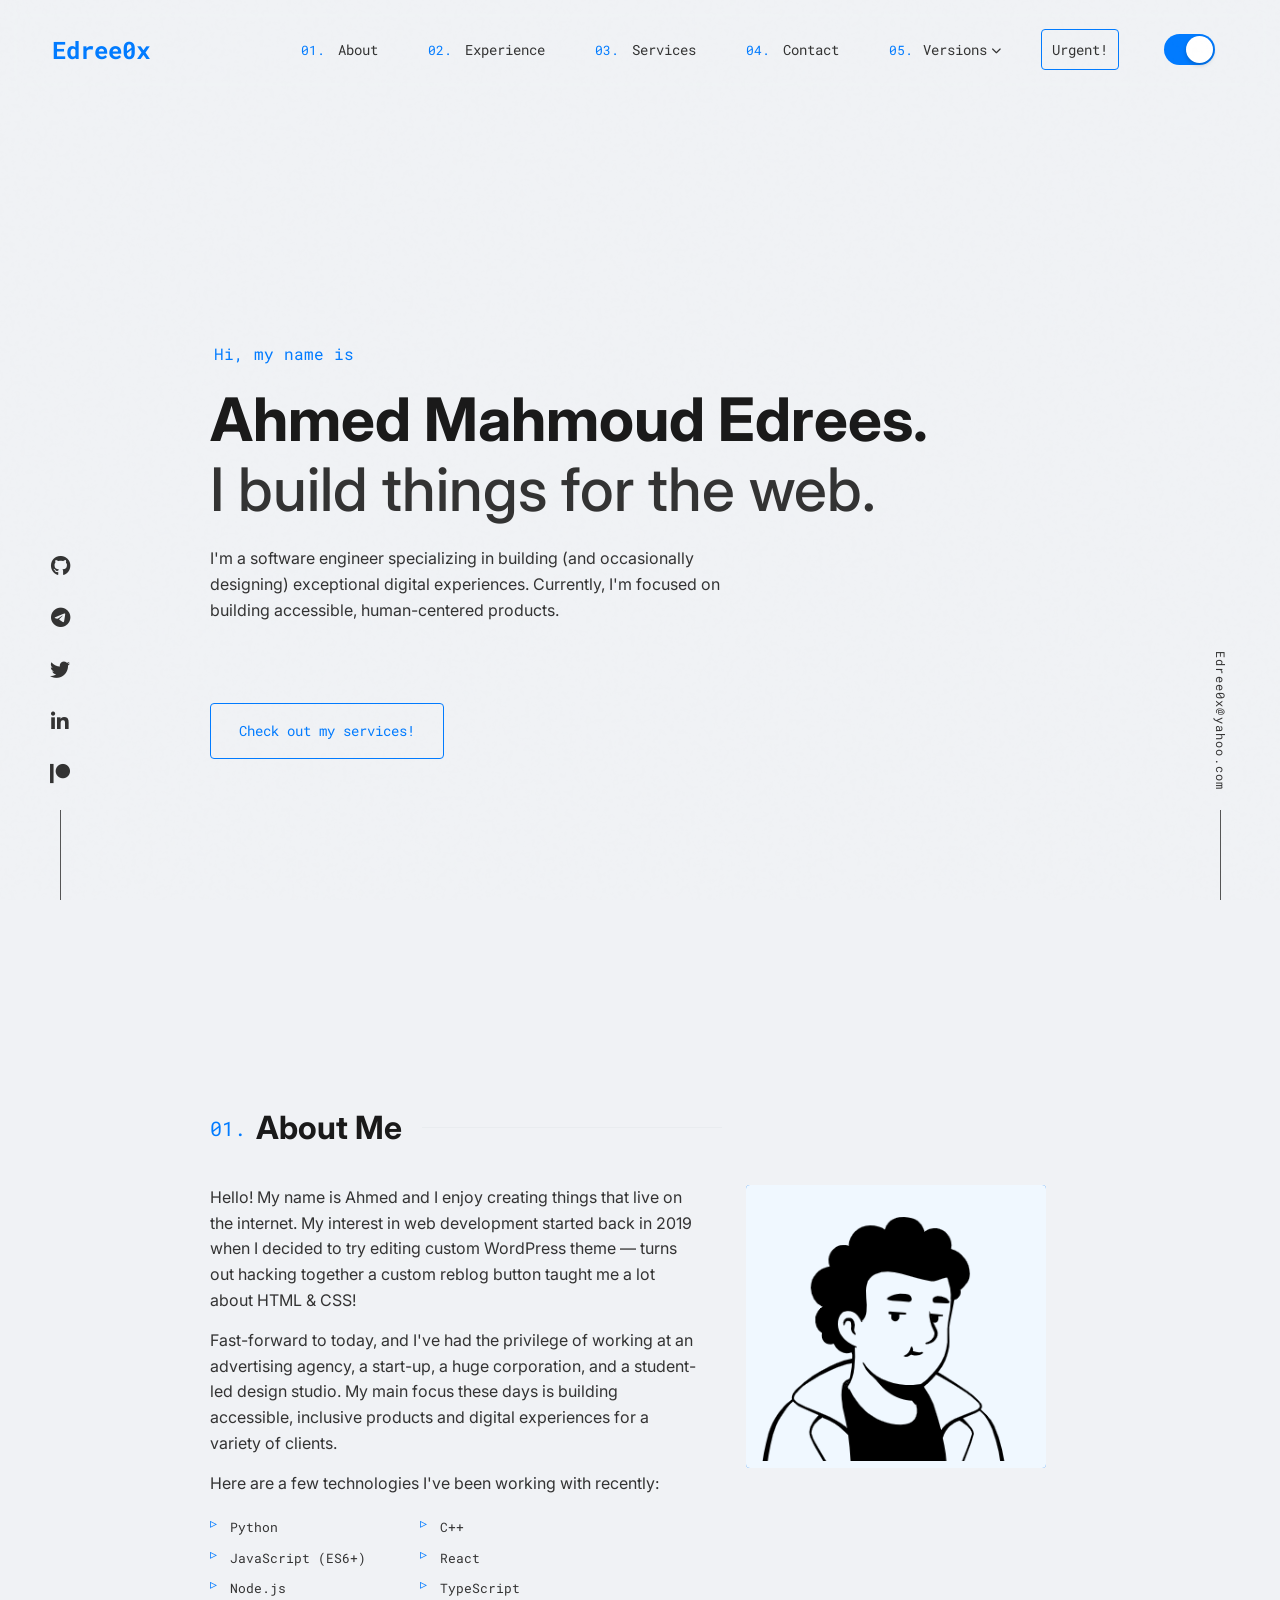
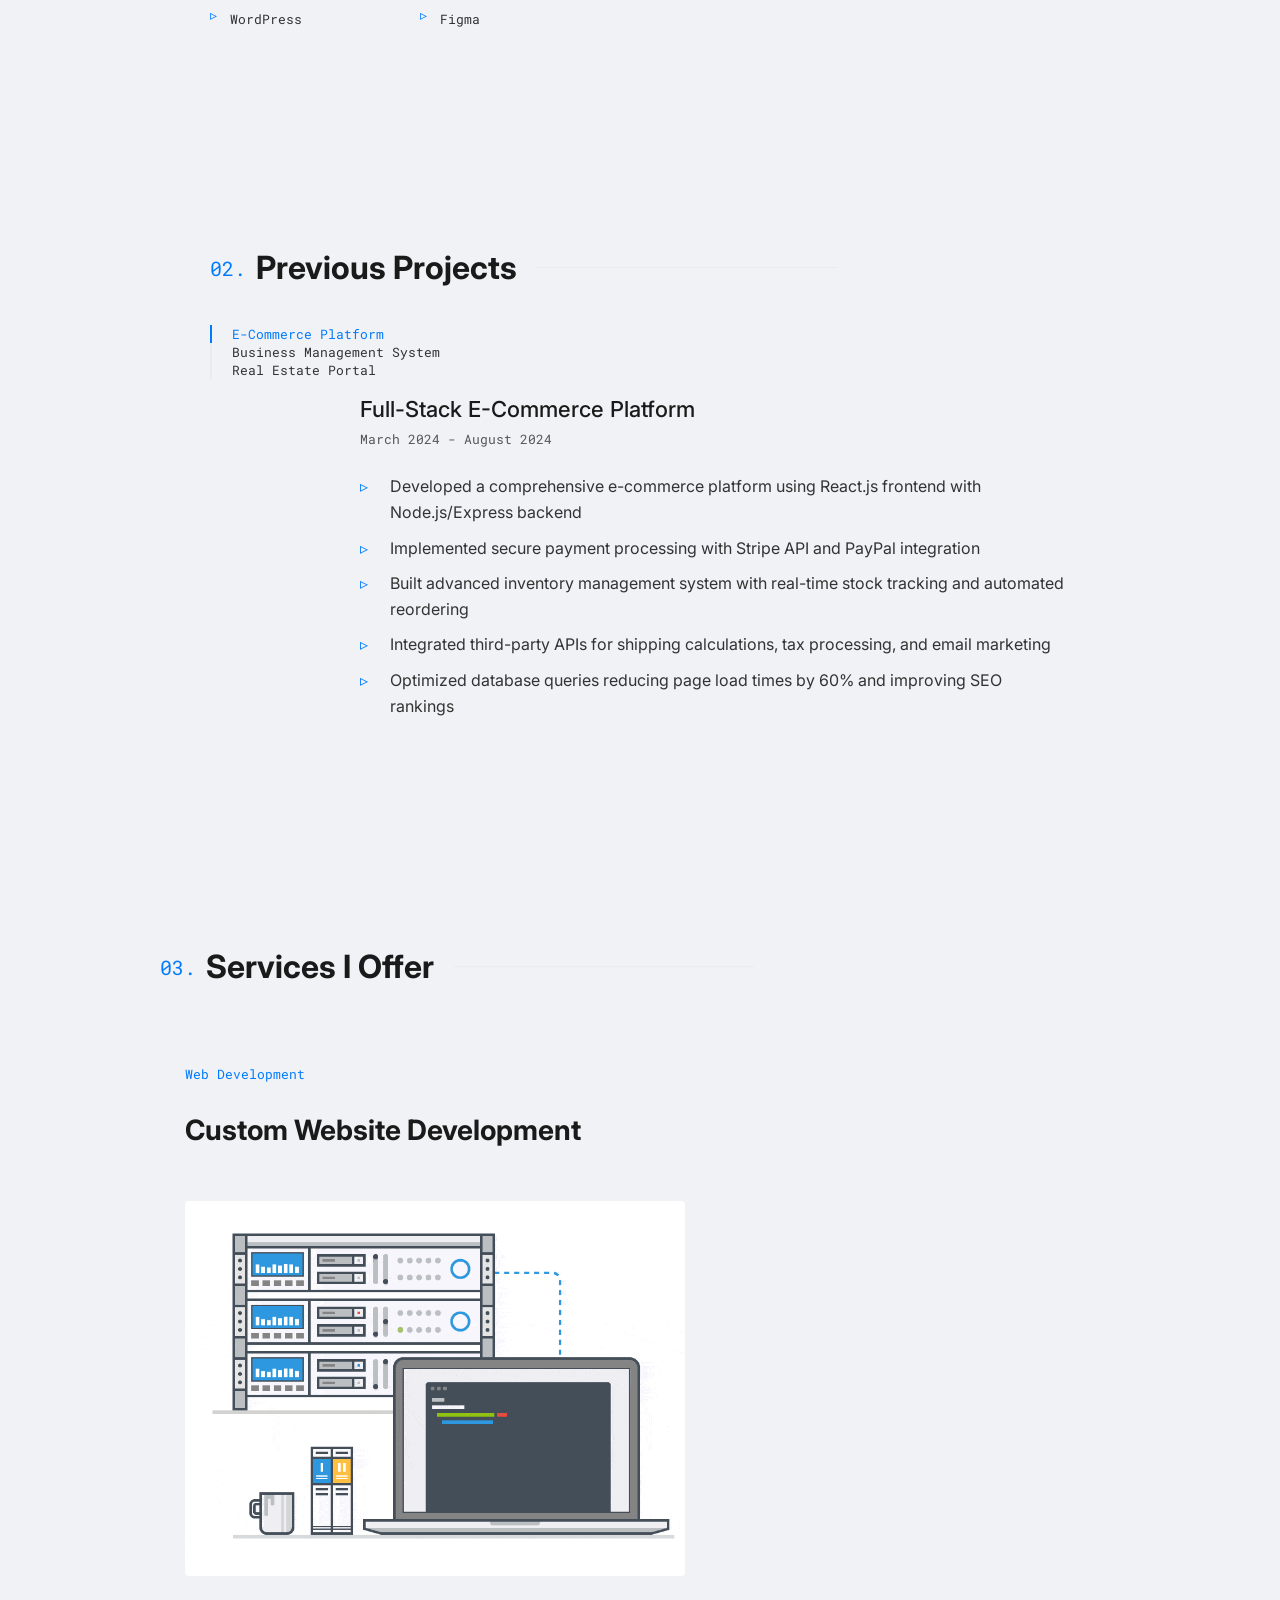
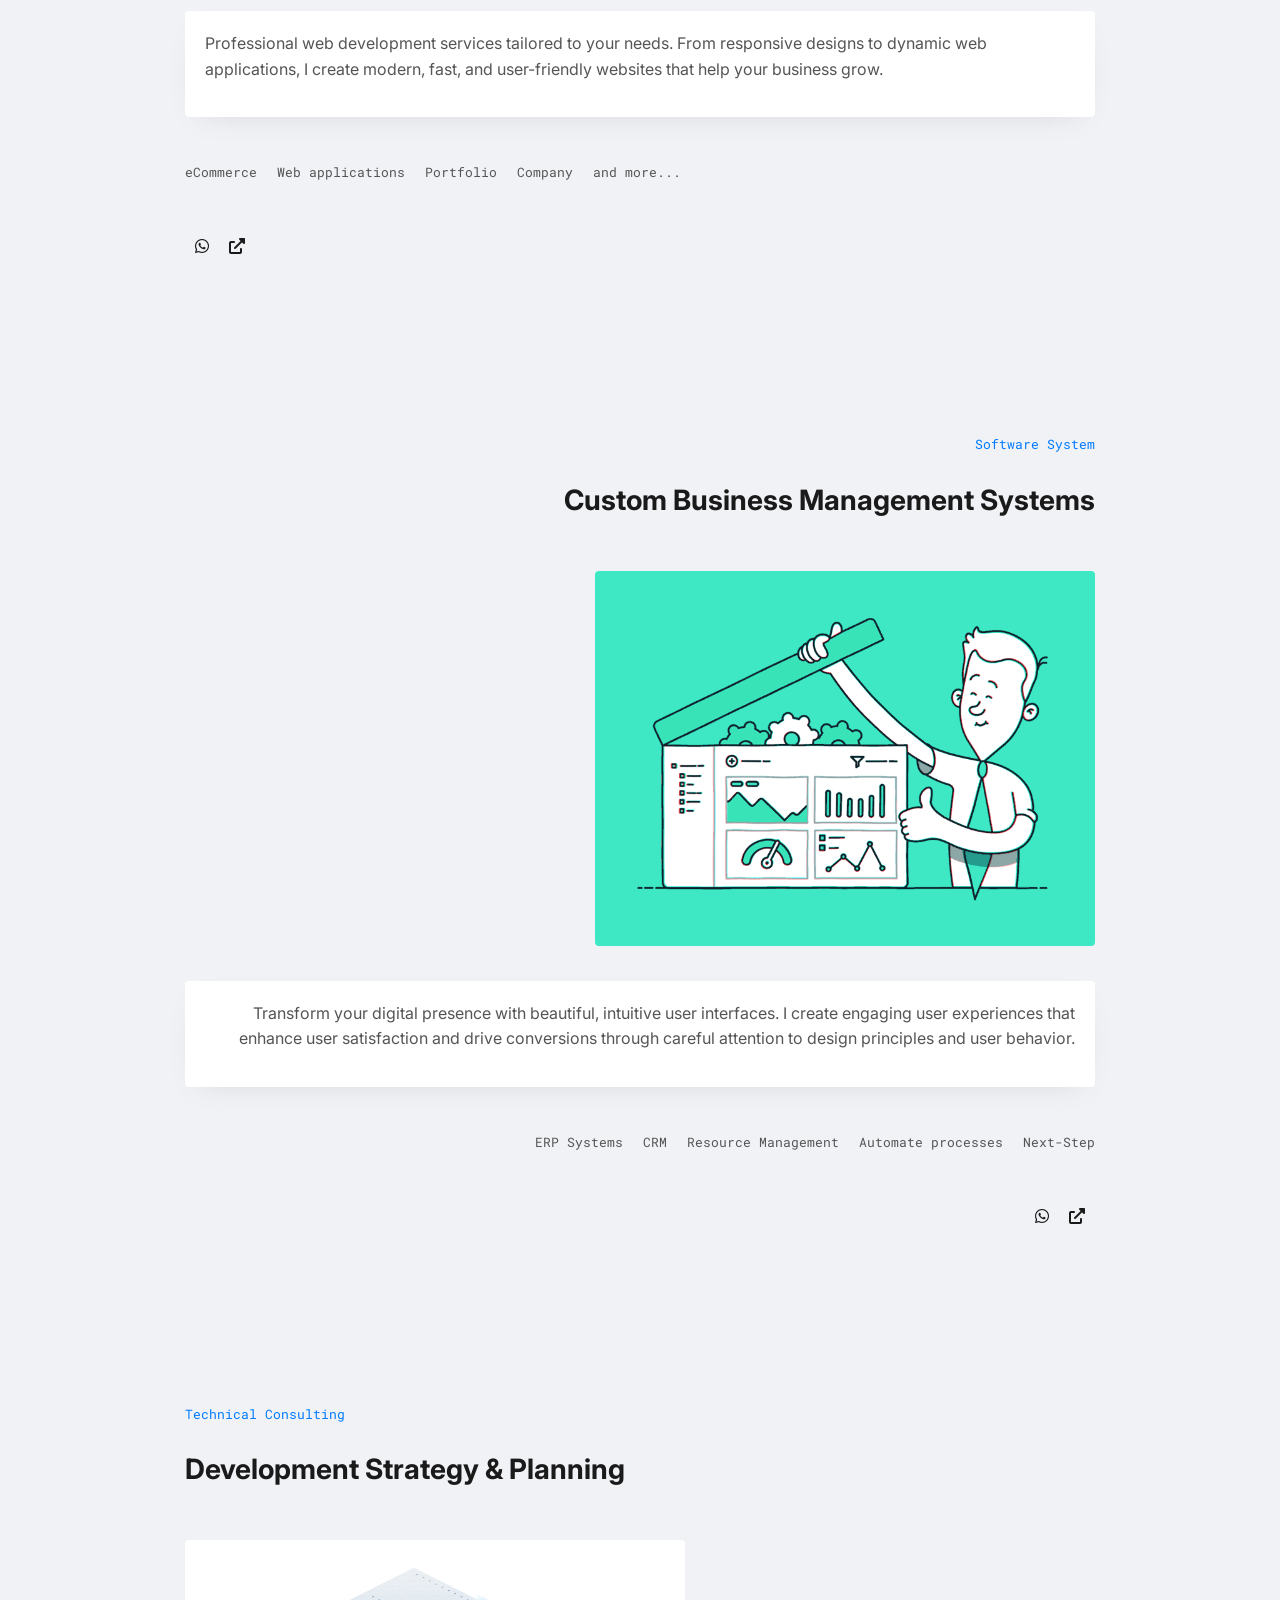
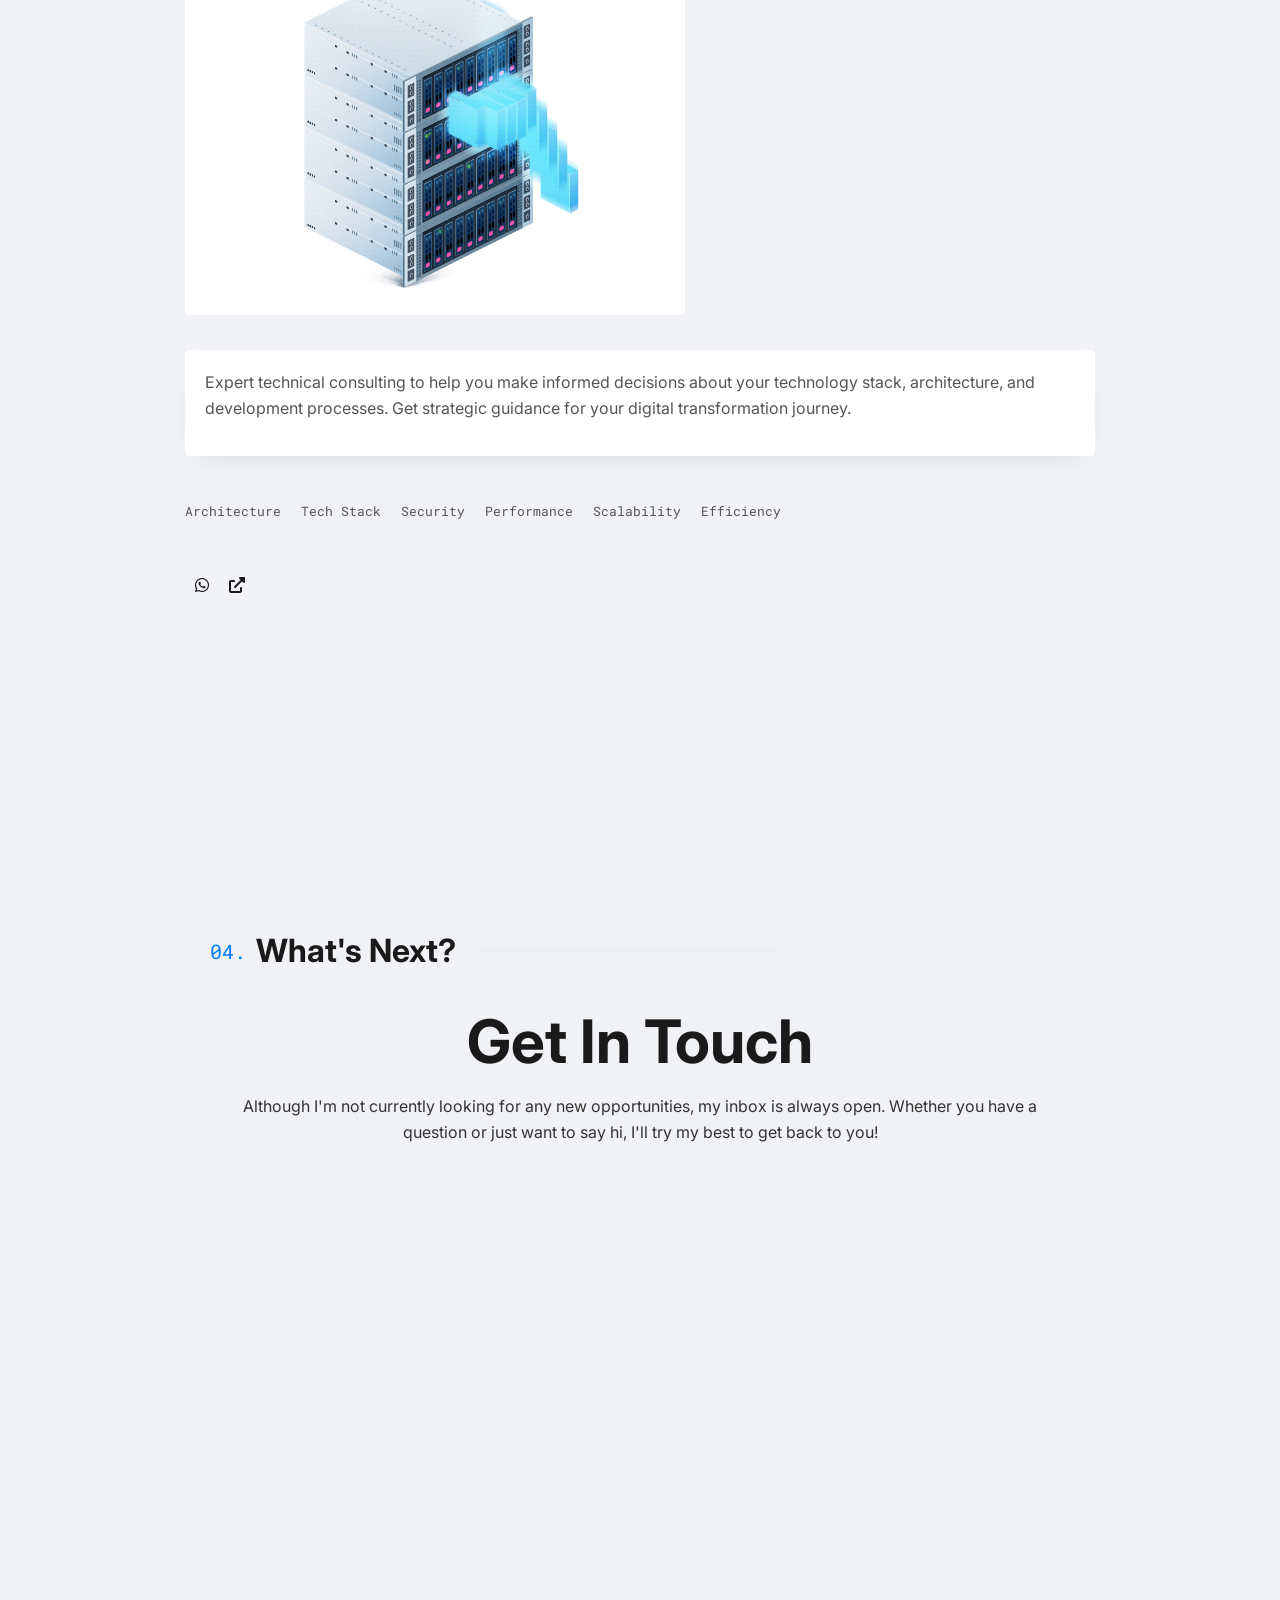
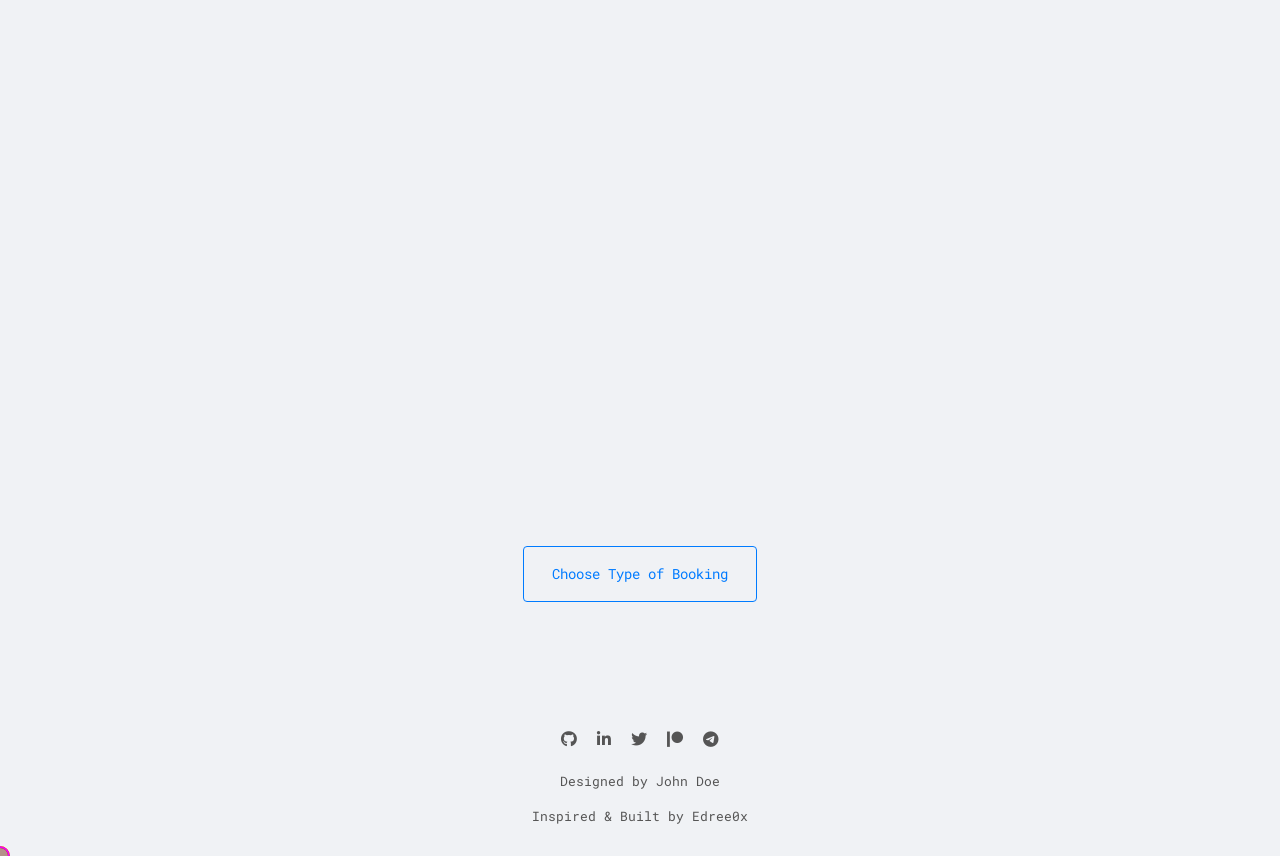
==== index.html @ aaa9d400 "first Up-date" ====
<!DOCTYPE html>
<html lang="en">

<head>
    <meta charset="UTF-8">
    <meta name="viewport" content="width=device-width, initial-scale=1.0">
    <meta name="description" content="Personal portfolio website showcasing my projects and experience">
    <meta name="keywords" content="portfolio, web developer, software engineer, projects">
    <title>Personal Portfolio</title>
    <link rel="stylesheet" href="styles.css">
    <link rel="stylesheet" href="additional-styles.css">
    <link rel="stylesheet" href="https://cdnjs.cloudflare.com/ajax/libs/font-awesome/6.0.0-beta3/css/all.min.css">
    <link
        href="https://fonts.googleapis.com/css2?family=Roboto+Mono:wght@300;400;500;700&family=Inter:wght@300;400;500;700;900&display=swap"
        rel="stylesheet">
    <link rel="stylesheet" href="visitor-modal.css">
</head>

<body>
    <div class="noise"></div> <!-- Social Media Sidebar (Left) -->
    <div class="social-sidebar">
        <ul class="social-icons">
            <li> <a href="https://github.com/edree0x" target="_blank" rel="noopener noreferrer" aria-label="GitHub">
                    <i class="fab fa-github"></i>
                </a>
            </li>
            <li>
                <a href="https://t.me/edree0x" target="_blank" rel="noopener noreferrer" aria-label="Telegram">
                    <i class="fab fa-telegram-plane"></i>
                </a>
            </li>
            <li>
                <a href="https://twitter.com/edree0x" target="_blank" rel="noopener noreferrer" aria-label="Twitter">
                    <i class="fab fa-twitter"></i>
                </a>
            </li>
            <li>
                <a href="https://www.linkedin.com/in/edree/" target="_blank" rel="noopener noreferrer"
                    aria-label="LinkedIn">
                    <i class="fab fa-linkedin-in"></i>
                </a>
            </li>
            <li>
                <a href="https://patreon.com/Edree0x" target="_blank" rel="noopener noreferrer" aria-label="Patreon">
                    <i class="fab fa-patreon"></i>
                </a>
            </li>
        </ul>
        <div class="sidebar-line"></div>
    </div>

    <!-- Email Sidebar (Right) -->
    <div class="email-sidebar">
        <a href="mailto:edree0x@yahoo.com" class="email-link">Edree0x@yahoo.com</a>
        <div class="sidebar-line"></div>
    </div>
    <header>
        <nav>
            <a href="index.html#" class="logo-link" aria-label="home">
                <div class="logo"></div>
            </a>
            <ul class="nav-links">
                <li><a href="#about"><span>01.</span> About</a></li>
                <li><a href="#experience"><span>02.</span> Experience</a></li>
                <li><a href="#services"><span>03.</span> Services</a></li>
                <li><a href="#contact"><span>04.</span> Contact</a></li>
                <li class="versions-dropdown">
                    <a href="#"><span>05.</span> Versions <i class="fas fa-chevron-down"></i></a>
                    <ul class="dropdown-menu">
                        <li><a href="https://edree0x.dev" target="_blank">v1 (Current)</a></li>
                        <li><a href="https://v2.edree0x.dev" target="_blank">v2</a></li>
                        <li><a href="https://v3.edree0x.dev" target="_blank">v3</a></li>
                    </ul>
                </li>
                <li><a href="tel:+962796903534" class="resume-button">Urgent!</a></li>
                <li>
                    <label class="ios-toggle">
                        <input type="checkbox" id="theme-toggle" aria-label="Toggle theme">
                        <span class="slider"></span>
                    </label>
                </li>
            </ul>
            <div class="hamburger">
                <div class="line"></div>
                <div class="line"></div>
                <div class="line"></div>
            </div>
        </nav>
    </header> <!-- Mobile Menu -->
    <div class="mobile-menu">
        <ul class="mobile-nav-links">
            <li><a href="#about" class="mobile-nav-link"><span>01.</span>About</a></li>
            <li><a href="#experience" class="mobile-nav-link"><span>02.</span>Experience</a></li>
            <li><a href="#services" class="mobile-nav-link"><span>03.</span>Services</a></li>
            <li><a href="#contact" class="mobile-nav-link"><span>04.</span>Contact</a></li>
            <li class="mobile-versions-dropdown">
                <a href="#" class="mobile-nav-link"><span>05.</span>Versions <i class="fas fa-chevron-down"></i></a>
                <ul class="mobile-dropdown-menu">
                    <li><a href="https://edree0x.dev" target="_blank">v1 (Current)</a></li>
                    <li><a href="https://v2.edree0x.dev" target="_blank">v2</a></li>
                    <li><a href="https://v3.edree0x.dev" target="_blank">v3</a></li>
                </ul>
            </li>
            <li><a href="http://t.me/edree0x" class="mobile-resume-button resume-button">Urgent!</a></li>
            <li class="mobile-theme-toggle">
                <label class="ios-toggle">
                    <input type="checkbox" id="mobile-theme-toggle" aria-label="Toggle theme">
                    <span class="slider"></span>
                </label>
            </li>
        </ul>
    </div>

    <!-- Overlay for Mobile Menu -->
    <div class="overlay"></div>

    <main>
        <section class="hero">
            <div class="container">
                <p class="intro">Hi, my name is</p>
                <h1 class="name">Ahmed Mahmoud Edrees.</h1>
                <h2 class="tagline">I build things for the web.</h2>
                <p class="description">
                    I'm a software engineer specializing in building (and occasionally designing) exceptional digital
                    experiences.
                    Currently, I'm focused on building accessible, human-centered products.</p>
                <a href="#services" class="cta-button">Check out my services!</a>
            </div>
        </section>
        <section id="about" class="about">
            <div class="container">
                <h2 class="section-title"><span>01.</span> About Me</h2>
                <div class="about-content">
                    <div class="about-text">
                        <p>
                            Hello! My name is Ahmed and I enjoy creating things that live on the internet. My interest
                            in web development started back in 2019 when I decided to try editing custom WordPress theme
                            — turns out hacking together a custom reblog button taught me a lot about HTML & CSS!
                        </p>
                        <p>
                            Fast-forward to today, and I've had the privilege of working at an advertising agency, a
                            start-up, a huge corporation, and a student-led design studio. My main focus these days is
                            building accessible, inclusive products and digital experiences for a variety of clients.
                        </p>
                        <p>
                            Here are a few technologies I've been working with recently:
                        </p>
                        <ul class="skills-list">
                            <li>Python</li>
                            <li>C++</li>
                            <li>JavaScript (ES6+)</li>
                            <li>React</li>
                            <li>Node.js</li>
                            <li>TypeScript</li>
                            <li>WordPress</li>
                            <li>Figma</li>
                        </ul>
                    </div>
                    <div class="about-image">
                        <div class="image-wrapper">
                            <img src="profile.png" alt="Profile picture">
                        </div>
                    </div>
                </div>
            </div>
        </section>
        <section id="experience" class="experience">
            <div class="container">
                <h2 class="section-title"><span>02.</span> Previous Projects</h2>
                <div class="experience-content">
                    <div class="tabs">
                        <button class="tab-button active" data-tab="job1">E-Commerce Platform</button>
                        <button class="tab-button" data-tab="job2">Business Management System</button>
                        <button class="tab-button" data-tab="job3">Real Estate Portal</button>
                    </div>
                    <div class="tab-content">
                        <div class="tab-panel active" id="job1">
                            <h3>Full-Stack E-Commerce Platform <span class="company"> </span></h3>
                            <p class="job-duration">March 2024 - August 2024</p>
                            <ul class="job-description">
                                <li>Developed a comprehensive e-commerce platform using React.js frontend with
                                    Node.js/Express backend</li>
                                <li>Implemented secure payment processing with Stripe API and PayPal integration</li>
                                <li>Built advanced inventory management system with real-time stock tracking and
                                    automated reordering</li>
                                <li>Integrated third-party APIs for shipping calculations, tax processing, and email
                                    marketing</li>
                                <li>Optimized database queries reducing page load times by 60% and improving SEO
                                    rankings</li>
                            </ul>
                        </div>
                        <div class="tab-panel" id="job2">
                            <h3>Enterprise Business Management System <span class="company">@ Liver Group</span></h3>
                            <p class="job-duration">September 2023 - February 2024</p>
                            <ul class="job-description">
                                <li>Architected and developed a multi-tenant SaaS application serving 500+ businesses
                                </li>
                                <li>Built comprehensive CRM, inventory, and financial modules with role-based access
                                    control</li>
                                <li>Implemented advanced reporting dashboard with real-time analytics and data
                                    visualization</li>
                                <li>Designed RESTful APIs with comprehensive documentation and automated testing suites
                                </li>
                                <li>Led migration from legacy system handling of historical data with zero downtime</li>
                            </ul>
                        </div>
                        <div class="tab-panel" id="job3">
                            <h3>Real Estate Management Portal <span class="company">@ PropertyPro Inc</span></h3>
                            <p class="job-duration">January 2023 - July 2023</p>
                            <ul class="job-description">
                                <li>Developed comprehensive property management platform with advanced search and
                                    filtering</li>
                                <li>Integrated Google Maps API for location-based services and virtual property tours
                                </li>
                                <li>Built automated document generation system for contracts, leases, and legal
                                    paperwork</li>
                                <li>Implemented real-time messaging system between agents, clients, and property owners
                                </li>
                                <li>Created mobile-responsive design supporting 10,000+ concurrent users across multiple
                                    devices</li>
                            </ul>
                        </div>
                    </div>
                </div>
            </div>
        </section>
        <section id="services" class="projects">
            <div class="container">
                <h2 class="section-title"><span>03.</span> Services I Offer</h2>
                <div class="projects-grid">
                    <div class="project-card">
                        <div class="project-content">
                            <div class="project-overline">Web Development</div>
                            <h3 class="project-title">Custom Website Development</h3>
                            <img src="Services01.gif" alt="Web Development Service" class="service-image">
                            <div class="project-description">
                                <p>Professional web development services tailored to your needs. From responsive designs
                                    to dynamic web applications, I create modern, fast, and user-friendly websites that
                                    help your business grow.</p>
                            </div>
                            <ul class="project-tech-list">
                                <li>eCommerce</li>
                                <li>Web applications</li>
                                <li>Portfolio</li>
                                <li>Company</li>
                                <li>and more...</li>
                            </ul>
                            <div class="project-links">
                                <a href="https://wa.me/962796903534" target="_blank" rel="noopener noreferrer"
                                    aria-label="WhatsApp"><i class="fab fa-whatsapp"></i></a>
                                <a href="#contact" aria-label="Portfolio"><i class="fas fa-external-link-alt"></i></a>
                            </div>
                        </div>
                    </div>

                    <div class="project-card reverse">
                        <div class="project-content">
                            <div class="project-overline">Software System</div>
                            <h3 class="project-title">Custom Business Management Systems</h3>
                            <img src="Services02.gif" alt="Business Management Systems" class="service-image">
                            <div class="project-description">
                                <p>Transform your digital presence with beautiful, intuitive user interfaces. I create
                                    engaging user experiences that enhance user satisfaction and drive conversions
                                    through careful attention to design principles and user behavior.</p>
                            </div>
                            <ul class="project-tech-list">
                                <li>ERP Systems</li>
                                <li>CRM</li>
                                <li>Resource Management</li>
                                <li>Automate processes</li>
                                <li>Next-Step</li>
                            </ul>
                            <div class="project-links">
                                <a href="https://wa.me/+962796903534" target="_blank" rel="noopener noreferrer"
                                    aria-label="WhatsApp"><i class="fab fa-whatsapp"></i></a>
                                <a href="#contact" aria-label="Portfolio"><i class="fas fa-external-link-alt"></i></a>
                            </div>
                        </div>
                    </div>

                    <div class="project-card">
                        <div class="project-content">
                            <div class="project-overline">Technical Consulting</div>
                            <h3 class="project-title">Development Strategy & Planning</h3>
                            <img src="Services03.gif" alt="Technical Consulting Service" class="service-image">
                            <div class="project-description">
                                <p>Expert technical consulting to help you make informed decisions about your technology
                                    stack, architecture, and development processes. Get strategic guidance for your
                                    digital transformation journey.</p>
                            </div>
                            <ul class="project-tech-list">
                                <li>Architecture</li>
                                <li>Tech Stack</li>
                                <li>Security</li>
                                <li>Performance</li>
                                <li>Scalability</li>
                                <li>Efficiency</li>
                            </ul>
                            <div class="project-links">
                                <a href="https://wa.me/+962796903534" target="_blank" rel="noopener noreferrer"
                                    aria-label="WhatsApp"><i class="fab fa-whatsapp"></i></a>
                                <a href="#contact" aria-label="Portfolio"><i class="fas fa-external-link-alt"></i></a>
                            </div>
                        </div>
                    </div>
                </div>
            </div>
        </section>

        <section id="contact" class="contact">
            <div class="container">
                <h2 class="section-title"><span>04.</span> What's Next?</h2>
                <h2 class="contact-title">Get In Touch</h2>
                <p class="contact-description">
                    Although I'm not currently looking for any new opportunities, my inbox is always open. Whether you
                    have a question or just want to say hi, I'll try my best to get back to you!
                </p>
                <div class="cal-embed">
                    <div id="my-cal-inline-30min" style="width:100%;height:700px;overflow:scroll"></div>
                </div>
                <a href="https://cal.com/edree0x" class="cta-button">Choose Type of Booking</a>
            </div>
        </section>
    </main>

    <footer>
        <div class="social-links">
            <a href="https://github.com/edree0x" aria-label="GitHub"><i class="fab fa-github"></i></a>
            <a href="https://www.linkedin.com/in/edree/" aria-label="LinkedIn"><i class="fab fa-linkedin-in"></i></a>
            <a href="https://twitter.com/edree0x" aria-label="Twitter"><i class="fab fa-twitter"></i></a>
            <a href="https://patreon.com/Edree0x" aria-label="Patreon"><i class="fab fa-patreon"></i></a>
            <a href="https://t.me/edree0x" aria-label="Telegram"><i class="fab fa-telegram-plane"></i></a>
        </div>
        <div class="footer-text">
            <p>Designed by John Doe</p>
            <p>Inspired & Built by Edree0x </p>
        </div>
    </footer>

    <!-- Visitor Welcome Modal -->
    <div id="visitor-modal" class="modal-overlay" aria-hidden="true">
        <div class="modal-content">
            <button class="close-button" aria-label="Close modal">&times;</button>
            <div class="modal-header">
                <h2>Welcome <span id="visitor-location" class="highlight">Visitor</span>!</h2>
            </div>
            <div class="modal-body">
                <p id="visitor-message">
                    Loading your personalized experience...
                </p>
                <div class="visitor-details">
                    <div class="detail-item">
                        <span class="label">City:</span>
                        <span id="detail-city" class="value">...</span>
                    </div>
                    <div class="detail-item">
                        <span class="label">Provider:</span>
                        <span id="detail-isp" class="value">...</span>
                    </div>
                </div>
                <div class="modal-actions">
                    <a href="tel:+962796903534" target="_blank" class="cta-btn primary">Connect on Socials</a>
                    <a href="https://cal.com/edree0x" target="_blank" class="cta-btn secondary">Schedule Meeting</a>
                    <a href="https://v3.edree0x.dev" target="_blank" class="cta-btn v3-btn">
                        <i class="fas fa-rocket"></i> Try v3 (Latest)
                    </a>
                </div>
            </div>
        </div>
    </div>

    <script src="script.js"></script>
    <script src="enhanced-script.js"></script>
    <script src="visitor-modal.js"></script>
    <script type="text/javascript">
        (function (C, A, L) {
            let p = function (a, ar) { a.q.push(ar); };
            let d = C.document;
            C.Cal = C.Cal || function () {
                let cal = C.Cal;
                let ar = arguments;
                if (!cal.loaded) {
                    cal.ns = {};
                    cal.q = cal.q || [];
                    d.head.appendChild(d.createElement("script")).src = A;
                    cal.loaded = true;
                }
                if (ar[0] === L) {
                    const api = function () { p(api, arguments); };
                    const namespace = ar[1];
                    api.q = api.q || [];
                    if (typeof namespace === "string") {
                        cal.ns[namespace] = cal.ns[namespace] || api;
                        p(cal.ns[namespace], ar);
                        p(cal, ["initNamespace", namespace]);
                    } else {
                        p(cal, ar);
                    }
                    return;
                }
                p(cal, ar);
            };
        })(window, "https://app.cal.com/embed/embed.js", "init");

        Cal("init", "30min", { origin: "https://app.cal.com" });

        Cal.ns["30min"]("inline", {
            elementOrSelector: "#my-cal-inline-30min",
            config: { "layout": "month_view", "useSlotsViewOnSmallScreen": "true" },
            calLink: "edree0x/30min"
        });

        Cal.ns["30min"]("ui", { "hideEventTypeDetails": false, "layout": "month_view" });
    </script>
</body>

</html>
---- styles.css ----
:root {
    --navy: #0a192f;
    --light-navy: #112240;
    --lightest-navy: #233554;
    --slate: #8892b0;
    --light-slate: #a8b2d1;
    --lightest-slate: #ccd6f6;
    --white: #e6f1ff;
    --green: #64ffda;
    --font-sans: 'Inter', 'San Francisco', 'SF Pro Text', -apple-system, system-ui, sans-serif;
    --font-mono: 'Roboto Mono', 'Fira Code', 'Fira Mono', 'Roboto Mono', monospace;
    --fz-xxs: 12px;
    --fz-xs: 13px;
    --fz-sm: 14px;
    --fz-md: 16px;
    --fz-lg: 18px;
    --fz-xl: 20px;
    --fz-xxl: 22px;
    --fz-heading: 32px;
    --border-radius: 4px;
    --nav-height: 100px;
    --nav-scroll-height: 70px;
    --tab-height: 42px;
    --tab-width: 120px;
    --transition: all 0.25s cubic-bezier(0.645, 0.045, 0.355, 1);
}

* {
    box-sizing: border-box;
    margin: 0;
    padding: 0;
}

html {
    scroll-behavior: smooth;
}

body {
    background-color: var(--navy);
    color: var(--slate);
    font-family: var(--font-sans);
    font-size: var(--fz-md);
    line-height: 1.6;
    overflow-x: hidden;
    position: relative;
    transition: background-color 0.3s ease, color 0.3s ease; /* Smooth transition for theme change */
}

/* Light Theme */
body.light-theme {
    --navy: #f0f2f5; /* Light gray background */
    --light-navy: #ffffff; /* White for cards/sections */
    --lightest-navy: #e9ecef; /* Slightly darker white for accents */
    --slate: #333333; /* Dark gray text */
    --light-slate: #555555; /* Lighter dark gray text */
    --lightest-slate: #1a1a1a; /* Almost black for headings */
    --white: #0a192f; /* Dark navy for contrast elements if needed */
    --green: #007bff; /* A blue accent for light theme, or keep green */
    /* You might need to adjust other colors like box-shadows too */
}

/* Adjustments for light theme elements */
body.light-theme .noise {
    opacity: 0.01; /* Reduce noise opacity on light theme */
}

body.light-theme header {
    background-color: rgba(240, 242, 245, 0.85); /* Light header background */
}

body.light-theme header.scrolled {
    box-shadow: 0 10px 30px -10px rgba(100, 100, 100, 0.1); /* Lighter shadow */
}

body.light-theme .hero .intro {
    color: var(--green); /* Keep the accent color for intro in light mode */
}

body.light-theme .logo {
    border-color: var(--green);
    color: var(--green);
}

body.light-theme .nav-links a {
    color: var(--slate);
}

body.light-theme .nav-links a:hover,
body.light-theme .nav-links a span {
    color: var(--green);
}

body.light-theme .resume-button,
body.light-theme .theme-toggle-button {
    color: var(--green);
    border-color: var(--green);
}

body.light-theme .resume-button:hover,
body.light-theme .theme-toggle-button:hover {
    background-color: rgba(0, 123, 255, 0.1); /* Adjust hover for new accent */
}

body.light-theme .hamburger .line {
    background-color: var(--green);
}

body.light-theme .section-title::after {
    background-color: var(--lightest-navy);
}

body.light-theme .project-description {
    background-color: var(--light-navy);
    box-shadow: 0 10px 30px -15px rgba(100, 100, 100, 0.2);
}

body.light-theme .image-wrapper::before {
    background-color: var(--navy); /* This will be the light background */
}

body.light-theme .image-wrapper:hover::before {
    background-color: transparent;
}

body.light-theme .tab-button {
    border-left-color: var(--lightest-navy);
    color: var(--slate);
}
body.light-theme .tab-button.active {
    color: var(--green);
    border-left-color: var(--green);
}
body.light-theme .tab-button:hover {
     color: var(--green);
    background-color: rgba(0, 123, 255, 0.05);
}

@media (max-width: 768px) {
    /* ... existing media queries ... */
    body.light-theme .tab-button {
        border-bottom-color: var(--lightest-navy);
    }
    body.light-theme .tab-button.active {
        border-bottom-color: var(--green);
    }
}


body.light-theme .social-sidebar a,
body.light-theme .email-sidebar .email-link {
    color: var(--slate);
}

body.light-theme .social-sidebar a:hover,
body.light-theme .email-sidebar .email-link:hover {
    color: var(--green);
}

body.light-theme .sidebar-line {
    background-color: var(--light-slate);
}

body.light-theme .mobile-menu {
    background-color: var(--light-navy);
    box-shadow: -10px 0px 30px -15px rgba(100, 100, 100, 0.2);
}

body.light-theme .mobile-nav-links a {
    color: var(--slate);
}

body.light-theme .mobile-nav-links a span {
    color: var(--green);
}


/* Noise overlay effect */
.noise {
    position: fixed;
    top: 0;
    left: 0;
    width: 100%;
    height: 100%;
    background-image: url("data:image/svg+xml,%3Csvg viewBox='0 0 250 250' xmlns='http://www.w3.org/2000/svg'%3E%3Cfilter id='noiseFilter'%3E%3CfeTurbulence type='fractalNoise' baseFrequency='0.65' numOctaves='3' stitchTiles='stitch'/%3E%3C/filter%3E%3Crect width='100%25' height='100%25' filter='url(%23noiseFilter)'/%3E%3C/svg%3E");
    opacity: 0.03;
    pointer-events: none;
    z-index: 9999;
}

/* Typography */
h1, h2, h3, h4, h5, h6 {
    color: var(--lightest-slate);
    font-weight: 700;
    line-height: 1.1;
    margin: 0 0 20px 0;
}

p {
    margin: 0 0 15px 0;
}

a {
    color: var(--green);
    text-decoration: none;
    transition: var(--transition);
}

a:hover {
    color: var(--green);
}

ul {
    list-style: none;
}

.container {
    max-width: 1000px;
    margin: 0 20px;
    padding: 0 15px;
}

section {
    margin: 0 auto;
    padding: 100px 0;
    max-width: 1000px;
    scroll-margin-top: var(--nav-height); /* Add this line */
}

/* Header & Navigation */
header {
    position: fixed;
    top: 0;
    width: 100%;
    height: var(--nav-height);
    background-color: rgba(10, 25, 47, 0.85);
    backdrop-filter: blur(10px);
    z-index: 11;
    transition: var(--transition);
}

header.scrolled {
    height: var(--nav-scroll-height);
    box-shadow: 0 10px 30px -10px rgba(2, 12, 27, 0.7);
}

nav {
    display: flex;
    justify-content: space-between;
    align-items: center;
    position: relative;
    width: 100%;
    height: 100%;
    padding: 0 50px;
}

.logo-link {
    text-decoration: none; /* Ensures no underline on the logo */
}

.logo {
    display: flex;
    justify-content: center;
    align-items: center;
    color: var(--green);
    font-family: var(--font-mono);
    font-size: 24px;
    font-weight: 700;
    width: 42px;
    height: 42px;
    border: 2px solid var(--green);
    border-radius: 50%;
}

.nav-links {
    display: flex;
    align-items: center;
}

.nav-links li {
    margin: 0 15px;
}

.nav-links a {
    color: var(--lightest-slate);
    font-family: var(--font-mono);
    font-size: var(--fz-sm);
    padding: 10px;
}

.nav-links a:hover {
    color: var(--green);
}

.nav-links a span {
    color: var(--green);
    margin-right: 5px;
    font-size: var(--fz-xs);
}

/* Versions Dropdown */
.versions-dropdown {
    position: relative;
}

.versions-dropdown > a {
    cursor: pointer;
    display: flex;
    align-items: center;
    gap: 5px;
}

.versions-dropdown > a i {
    font-size: 10px;
    transition: transform 0.3s ease;
}

.versions-dropdown:hover > a i {
    transform: rotate(180deg);
}

.dropdown-menu {
    position: absolute;
    top: 100%;
    left: 0;
    background-color: var(--light-navy);
    border: 1px solid var(--lightest-navy);
    border-radius: var(--border-radius);
    min-width: 180px;
    list-style: none;
    padding: 10px 0;
    margin-top: 10px;
    opacity: 0;
    visibility: hidden;
    transform: translateY(-10px);
    transition: all 0.3s ease;
    box-shadow: 0 10px 30px -15px rgba(2, 12, 27, 0.7);
    z-index: 1000;
}

.versions-dropdown:hover .dropdown-menu {
    opacity: 1;
    visibility: visible;
    transform: translateY(0);
}

.dropdown-menu li {
    margin: 0;
    padding: 0;
}

.dropdown-menu li a {
    display: block;
    padding: 10px 20px;
    color: var(--lightest-slate);
    font-family: var(--font-mono);
    font-size: var(--fz-sm);
    text-decoration: none;
    transition: var(--transition);
}

.dropdown-menu li a:hover {
    background-color: var(--lightest-navy);
    color: var(--green);
}

body.light-theme .dropdown-menu {
    background-color: var(--light-navy);
    border-color: var(--slate);
    box-shadow: 0 10px 30px -15px rgba(0, 0, 0, 0.2);
}

body.light-theme .dropdown-menu li a:hover {
    background-color: var(--lightest-navy);
}

.resume-button {
    color: var(--green);
    background-color: transparent;
    border: 1px solid var(--green);
    border-radius: var(--border-radius);
    padding: 10px 16px;
    font-family: var(--font-mono);
    font-size: var(--fz-xs);
    line-height: 1;
    text-decoration: none;
    transition: var(--transition);
}

.resume-button:hover {
    background-color: rgba(100, 255, 218, 0.1);
}

.ios-toggle {
    position: relative;
    display: inline-block;
    width: 51px;
    height: 31px;
    margin-left: 15px;
}

.ios-toggle input {
    opacity: 0;
    width: 0;
    height: 0;
}

.ios-toggle .slider {
    position: absolute;
    cursor: pointer;
    top: 0;
    left: 0;
    right: 0;
    bottom: 0;
    background-color: #e9e9ea;
    transition: .4s;
    border-radius: 34px;
}

.ios-toggle .slider:before {
    position: absolute;
    content: "";
    height: 27px;
    width: 27px;
    left: 2px;
    bottom: 2px;
    background-color: white;
    transition: .4s;
    border-radius: 50%;
    box-shadow: 0 2px 4px rgba(0, 0, 0, 0.2);
}

.ios-toggle input:checked + .slider {
    background-color: var(--green);
}

.ios-toggle input:checked + .slider:before {
    transform: translateX(20px);
}

/* Light theme styles for the toggle */
body.light-theme .ios-toggle .slider {
    background-color: #e9e9ea;
}

body.light-theme .ios-toggle input:checked + .slider {
    background-color: var(--green);
}

.hamburger {
    display: none;
    flex-direction: column;
    justify-content: space-between;
    width: 30px;
    height: 21px;
    cursor: pointer;
    z-index: 10;
}

.hamburger .line {
    width: 100%;
    height: 2px;
    background-color: var(--green);
    transition: var(--transition);
}

/* Hero Section */
.hero {
    display: flex;
    justify-content: flex-start;
    align-items: flex-start;
    flex-direction: column;
    min-height: 100vh;
    padding: 0;
}

.hero .intro {
    color: var(--green);
    font-family: var(--font-mono);
    font-size: var(--fz-md);
    margin: 0 0 20px 4px;
}

.hero .name {
    color: var(--lightest-slate);
    font-size: clamp(40px, 8vw, 60px);
    font-weight: 715;
    margin: 0;
}

.hero .tagline {
    color: var(--slate);
    font-size: clamp(40px, 8vw, 60px);
    font-weight: 500;
    line-height: 0.9;
    margin: 10px 0 30px;
}

.hero .description {
    color: var(--slate);
    max-width: 540px;
    margin-bottom: 30px;
}

.cta-button {
    color: var(--green);
    background-color: transparent;
    border: 1px solid var(--green);
    border-radius: var(--border-radius);
    padding: 20px 28px;
    font-family: var(--font-mono);
    font-size: var(--fz-sm);
    line-height: 1;
    text-decoration: none;
    cursor: pointer;
    transition: var(--transition);
    margin-top: 50px;
    display: inline-block;
}

.cta-button:hover {
    background-color: rgba(100, 255, 218, 0.1);
}

/* Section Titles */
.section-title {
    display: flex;
    align-items: center;
    position: relative;
    margin: 10px 0 40px;
    width: 100%;
    font-size: clamp(26px, 5vw, var(--fz-heading));
    white-space: nowrap;
}

.section-title span {
    color: var(--green);
    font-family: var(--font-mono);
    font-size: clamp(var(--fz-md), 3vw, var(--fz-xl));
    font-weight: 400;
    margin-right: 10px;
}

.section-title::after {
    content: '';
    display: block;
    position: relative;
    width: 300px;
    height: 1px;
    margin-left: 20px;
    background-color: var(--lightest-navy);
}

/* About Section */
.about-content {
    display: grid;
    grid-template-columns: 3fr 2fr;
    gap: 50px;
}

.about-text p {
    margin-bottom: 15px;
}

.skills-list {
    display: grid;
    grid-template-columns: repeat(2, minmax(140px, 200px));
    gap: 0 10px;
    padding: 0;
    margin: 20px 0 0 0;
    overflow: hidden;
}

.skills-list li {
    position: relative;
    margin-bottom: 10px;
    padding-left: 20px;
    font-family: var(--font-mono);
    font-size: var(--fz-xs);
}

.skills-list li::before {
    content: '▹';
    position: absolute;
    left: 0;
    color: var(--green);
    font-size: var(--fz-sm);
    line-height: 12px;
}

.about-image {
    position: relative;
    max-width: 300px;
}

.image-wrapper {
    position: relative;
    border-radius: var(--border-radius);
    background-color: var(--green);
    transition: var(--transition);
}

.image-wrapper::before {
    content: '';
    display: block;
    position: absolute;
    width: 100%;
    height: 100%;
    border-radius: var(--border-radius);
    transition: var(--transition);
    background-color: var(--navy);
    mix-blend-mode: screen;
}

.image-wrapper img {
    max-width: 100%;
    border-radius: var(--border-radius);
    mix-blend-mode: multiply;
    filter: grayscale(100%) contrast(1);
    transition: var(--transition);
}

.image-wrapper:hover::before {
    background-color: transparent;
}

.image-wrapper:hover img {
    filter: none;
    mix-blend-mode: normal;
}

/* Experience Section */
.experience-content {
    display: flex;
    min-height: 340px;
}

.tabs {
    display: flex;
    flex-direction: column;
    position: relative;
    width: var(--tab-width);
    height: var(--tab-height);
    margin-right: 25px;
}

.tab-button {
    display: flex;
    align-items: center;
    justify-content: flex-start;
    width: 100%;
    height: var(--tab-height);
    padding: 0 20px;
    border: none;
    border-left: 2px solid var(--lightest-navy);
    background-color: transparent;
    color: var(--slate);
    font-family: var(--font-mono);
    font-size: var(--fz-xs);
    text-align: left;
    white-space: nowrap;
    cursor: pointer;
    transition: var(--transition);
}

.tab-button:hover {
    color: var(--green);
    background-color: rgba(100, 255, 218, 0.1);
}

.tab-button.active {
    color: var(--green);
    border-left: 2px solid var(--green);
}

.tab-content {
    position: relative;
    width: 100%;
    height: auto;
    padding-top: 10px;
    margin-top: 50px; /* Add margin to push content below horizontal tabs */
}

.tab-panel {
    width: 100%;
    height: auto;
    padding: 10px 5px;
    display: none;
}

.tab-panel.active {
    display: block;
}

.tab-panel h3 {
    margin-bottom: 5px;
    font-size: var(--fz-xxl);
    font-weight: 500;
    line-height: 1.3;
}

.company {
    color: var(--green);
}

.job-duration {
    margin-bottom: 25px;
    color: var(--light-slate);
    font-family: var(--font-mono);
    font-size: var(--fz-xs);
}

.job-description {
    padding: 0;
    margin: 0;
    list-style: none;
}

.job-description li {
    position: relative;
    padding-left: 30px;
    margin-bottom: 10px;
}

.job-description li::before {
    content: '▹';
    position: absolute;
    left: 0;
    color: var(--green);
}

/* Projects Section */
.projects-grid {
    display: grid;
    grid-template-columns: repeat(12, 1fr);
    gap: 10px;
}

/* Services section specific styling for smaller margins */
#services .container {
    margin: 0 10px;
    padding: 0 10px;
}

@media (max-width: 768px) {
    #services .container {
        margin: 0 5px;
        padding: 0 5px;
    }
}

@media (max-width: 480px) {
    #services .container {
        margin: 0 5px;
        padding: 0 5px;
    }
}

.project-card {
    position: relative;
    grid-column: 1 / -1;
    display: grid;
    grid-template-columns: repeat(12, 1fr);
    align-items: center;
    margin-bottom: 100px;
}

.project-content {
    position: relative;
    grid-column: 1 / -1;
    z-index: 2;
    padding: 30px 25px 20px;
    display: flex;
    flex-direction: column;
    gap: 20px;
}

.project-content .service-image {
    width: 100%;
    max-width: 500px;
    height: auto;
    border-radius: var(--border-radius);
    margin: 15px 0;
    transition: var(--transition);
}

.project-content .service-image:hover {
    transform: scale(1.03);
}

.project-card.reverse .project-content {
    text-align: right;
    align-items: flex-end;
}

.project-overline {
    margin: 10px 0;
    color: var(--green);
    font-family: var(--font-mono);
    font-size: var(--fz-xs);
    font-weight: 400;
}

.project-title {
    color: var(--lightest-slate);
    font-size: clamp(24px, 5vw, 28px);
    margin-bottom: 20px;
}

.project-description {
    position: relative;
    z-index: 2;
    padding: 20px;
    border-radius: var(--border-radius);
    background-color: var(--light-navy);
    color: var(--light-slate);
    font-size: var(--fz-md);
    box-shadow: 0 10px 30px -15px rgba(2, 12, 27, 0.7);
}

.project-tech-list {
    display: flex;
    flex-wrap: wrap;
    position: relative;
    z-index: 2;
    margin: 25px 0 10px;
    padding: 0;
    list-style: none;
}

.project-card.reverse .project-tech-list {
    justify-content: flex-end;
}

.project-tech-list li {
    margin: 0 20px 5px 0;
    color: var(--light-slate);
    font-family: var(--font-mono);
    font-size: var(--fz-xs);
    white-space: nowrap;
}

.project-card.reverse .project-tech-list li {
    margin: 0 0 5px 20px;
}

.project-links {
    display: flex;
    align-items: center;
    position: relative;
    margin-top: 10px;
    color: var(--lightest-slate);
}

.project-card.reverse .project-links {
    justify-content: flex-end;
}

.project-links a {
    display: flex;
    justify-content: center;
    align-items: center;
    padding: 10px;
    color: var(--lightest-slate);
}

.project-links a:hover {
    color: var(--green);
}

/* Contact Section */
.contact {
    max-width: 600px;
    margin: 0 auto;
    text-align: center;
}

.cal-embed {
    width: 100%;
}

#my-cal-inline-30min {
    width: 100%;
    height: 100vh !important;
    overflow: auto;
}

@media (min-width: 992px) {
    .contact {
        max-width: 1000px;
    }
}

.contact-title {
    font-size: clamp(40px, 5vw, 60px);
    margin-bottom: 20px;
}

.contact-description {
    color: var(--slate);
    margin-bottom: 50px;
}

/* Footer */
footer {
    display: flex;
    flex-direction: column;
    align-items: center;
    padding: 15px;
    text-align: center;
    height: auto;
    min-height: 70px;
}

.social-links {
    display: flex;
    justify-content: center;
    align-items: center;
    margin-bottom: 10px;
}

.social-links a {
    padding: 10px;
    color: var(--light-slate);
    font-size: var(--fz-md);
}

.social-links a:hover {
    color: var(--green);
    transform: translateY(-3px);
}

.footer-text {
    color: var(--light-slate);
    font-family: var(--font-mono);
    font-size: var(--fz-xs);
    line-height: 1.5;
}

/* Enhanced Responsive Design */
/* Large screens */
@media (max-width: 1400px) {
    .container {
        padding: 0 50px;
    }
    
    .social-sidebar {
        left: 30px;
    }
    
    .email-sidebar {
        right: 30px;
    }
}

@media (max-width: 1200px) {
    .container {
        padding: 0 40px;
    }
    
    nav {
        padding: 0 40px;
    }
    
    .about-content {
        gap: 40px;
    }
    
    .project-card {
        margin-bottom: 80px;
    }
    
    .social-sidebar {
        left: 25px;
    }
    
    .email-sidebar {
        right: 25px;
    }
}

@media (max-width: 1080px) {
    .container {
        padding: 0 30px;
    }
    
    nav {
        padding: 0 30px;
    }
    
    .hero .name {
        font-size: clamp(36px, 7vw, 56px);
    }
    
    .hero .tagline {
        font-size: clamp(32px, 6vw, 52px);
    }
    
    .about-content {
        grid-template-columns: 1fr;
        gap: 30px;
    }
    
    .about-image {
        max-width: 280px;
        margin: 0 auto;
    }
}

@media (max-width: 768px) {
    .container {
        padding: 0 30px;
    }
    
    section {
        padding: 80px 0;
    }
    
    .nav-links {
        display: none;
    }
    
    .hamburger {
        display: flex;
    }
    
    .hero .name {
        font-size: clamp(40px, 8vw, 60px);
    }
    
    .hero .tagline {
        font-size: clamp(30px, 6vw, 50px);
    }
    
    .about-content {
        display: block;
    }
    
    .about-image {
        margin: 50px auto 0;
        width: 70%;
    }
    
    .experience-content {
        display: block;
    }
    
    .tabs {
        display: flex;
        flex-direction: row;
        overflow-x: auto;
        width: 100%;
        margin-bottom: 30px;
    }
    
    .tab-button {
        flex-shrink: 0;
        width: auto;
        padding: 0 20px;
        height: var(--tab-height);
        border-left: 0;
        border-bottom: 2px solid var(--lightest-navy);
    }
    
    .tab-button.active {
        border-left: 0;
        border-bottom: 2px solid var(--green);
    }
    
    .tab-content {
        margin-top: 50px; /* Add margin to push content below horizontal tabs */
    }
      .project-content {
        grid-column: 1 / -1;
        padding: 25px 15px 20px;
        text-align: left;
        align-items: flex-start;
    }

    .project-card.reverse .project-content {
        grid-column: 1 / -1;
        text-align: left;
        align-items: flex-start;
    }

    .project-content .service-image {
        max-width: 100%;
        margin: 10px 0;
    }

    .project-card {
        display: flex;
        flex-direction: column;
        margin-bottom: 70px; /* Reduced margin for better mobile spacing */
    }

    .projects-grid {
        display: flex;
        flex-direction: column;
        gap: 0;
    }

    .project-description {
        padding: 20px;
        margin-bottom: 20px;
    }
}

@media (max-width: 480px) {
    .container {
        padding: 0 15px;
    }
    
    section {
        padding: 60px 0;
    }
    
    .section-title {
        font-size: 24px;
    }
    
    .section-title::after {
        width: 100px;
    }
    
    .hero .intro {
        font-size: var(--fz-sm);
    }
    
    .hero .name {
        font-size: clamp(35px, 8vw, 50px);
    }
    
    .hero .tagline {
        font-size: clamp(25px, 5vw, 40px);
    }
    
    .hero .description {
        font-size: var(--fz-md);
    }
    
    .about-image {
        width: 80%;
    }
    
    .tab-button {
        padding: 0 15px;
    }
      .project-content {
        padding: 20px 10px 15px;
    }
    
    .project-description {
        padding: 20px;
    }
    
    .project-title {
        font-size: 24px;
    }
    
    .contact-title {
        font-size: clamp(30px, 8vw, 40px);
    }
}

/* Mobile Navigation Menu */
.mobile-menu {
    position: fixed;
    top: 0;
    right: 0;
    bottom: 0;
    width: 75vw;
    height: 100vh;
    outline: 0;
    background-color: var(--light-navy);
    box-shadow: -10px 0px 30px -15px rgba(2, 12, 27, 0.7);
    z-index: 9;
    transform: translateX(100%);
    visibility: hidden;
    transition: var(--transition);
    display: flex;
    justify-content: center;
    align-items: center;
}

.mobile-menu.open {
    transform: translateX(0);
    visibility: visible;
}

.mobile-nav-links {
    display: flex;
    flex-direction: column;
    align-items: center;
    width: 100%;
    padding: 0;
    margin: 0;
}

.mobile-nav-links li {
    margin: 15px 0;
    position: relative;
    counter-increment: item 1;
    font-size: var(--fz-lg);
    width: 100%;
    text-align: center;
}

.mobile-nav-links a {
    display: inline-block;
    padding: 10px;
    width: 100%;
    color: var(--lightest-slate);
    font-family: var(--font-mono);
}

.mobile-nav-links a span {
    color: var(--green);
    margin-right: 5px;
    font-size: var(--fz-sm);
}

/* Mobile Versions Dropdown */
.mobile-versions-dropdown {
    width: 100%;
}

.mobile-versions-dropdown > a {
    display: flex;
    align-items: center;
    justify-content: center;
    gap: 8px;
}

.mobile-versions-dropdown > a i {
    font-size: 10px;
    transition: transform 0.3s ease;
}

.mobile-versions-dropdown.active > a i {
    transform: rotate(180deg);
}

.mobile-dropdown-menu {
    list-style: none;
    padding: 0;
    margin: 10px 0 0 0;
    max-height: 0;
    overflow: hidden;
    transition: max-height 0.3s ease;
}

.mobile-versions-dropdown.active .mobile-dropdown-menu {
    max-height: 200px;
}

.mobile-dropdown-menu li {
    margin: 5px 0;
    font-size: var(--fz-md);
}

.mobile-dropdown-menu li a {
    color: var(--slate);
    padding: 8px 20px;
    background-color: var(--lightest-navy);
    border-radius: var(--border-radius);
    transition: var(--transition);
}

.mobile-dropdown-menu li a:hover {
    background-color: var(--light-navy);
    color: var(--green);
}

body.light-theme .mobile-dropdown-menu li a {
    background-color: var(--lightest-navy);
}

.mobile-resume-button {
    margin-top: 20px;
    padding: 15px 20px;
    font-size: var(--fz-sm);
}

/* Hamburger Animation */
.hamburger.active .line:nth-child(1) {
    transform: translateY(9px) rotate(45deg);
}

.hamburger.active .line:nth-child(2) {
    opacity: 0;
}

.hamburger.active .line:nth-child(3) {
    transform: translateY(-9px) rotate(-45deg);
}

/* Overlay for Mobile Menu */
.overlay {
    position: fixed;
    top: 0;
    left: 0;
    width: 100%;
    height: 100%;
    background-color: rgba(10, 25, 47, 0.7);
    z-index: 8;
    visibility: hidden;
    opacity: 0;
    transition: var(--transition);
}

.overlay.open {
    visibility: visible;
    opacity: 1;
}

/* Animations */
@keyframes fadeIn {
    from { opacity: 0; }
    to { opacity: 1; }
}

@keyframes fadeInUp {
    from {
        opacity: 0;
        transform: translateY(20px);
    }
    to {
        opacity: 1;
        transform: translateY(0);
    }
}

.fade-in {
    animation: fadeIn 0.5s ease forwards;
}

.fade-in-up {
    animation: fadeInUp 0.5s ease forwards;
}

/* Animation Delays */
.delay-1 {
    animation-delay: 0.1s;
}

.delay-2 {
    animation-delay: 0.2s;
}

.delay-3 {
    animation-delay: 0.3s;
}

.delay-4 {
    animation-delay: 0.4s;
}

.delay-5 {
    animation-delay: 0.5s;
}

main {
    padding-top: var(--nav-height);
}

.hero {
    display: flex;
    justify-content: center;
    align-items: flex-start;
    flex-direction: column;
    min-height: 100vh;
    padding: 0;
}
---- additional-styles.css ----
/* Additional styles for enhanced features */

/* Custom Cursor */
.custom-cursor {
    position: fixed;
    width: 20px;
    height: 20px;
    border: 2px solid var(--green);
    border-radius: 50%;
    transform: translate(-50%, -50%);
    pointer-events: none;
    z-index: 9999;
    transition: width 0.3s, height 0.3s, border-color 0.3s;
    mix-blend-mode: difference;
}

.custom-cursor-follower {
    position: fixed;
    width: 8px;
    height: 8px;
    background-color: var(--green);
    border-radius: 50%;
    transform: translate(-50%, -50%);
    pointer-events: none;
    z-index: 9999;
    transition: 0.1s;
    mix-blend-mode: difference;
}

/* Hover states for cursor */
a:hover ~ .custom-cursor,
button:hover ~ .custom-cursor,
.project-card:hover ~ .custom-cursor {
    width: 40px;
    height: 40px;
    border-color: var(--green);
    background-color: rgba(100, 255, 218, 0.1);
}

/* Loading Animation */
.loader-container {
    position: fixed;
    top: 0;
    left: 0;
    width: 100%;
    height: 100%;
    background-color: var(--navy);
    display: flex;
    justify-content: center;
    align-items: center;
    z-index: 9999;
    transition: opacity 0.5s ease-out, visibility 0.5s ease-out;
}

.loader-container.hidden {
    opacity: 0;
    visibility: hidden;
}

.loader {
    width: 60px;
    height: 60px;
    border: 5px solid var(--lightest-navy);
    border-top: 5px solid var(--green);
    border-radius: 50%;
    animation: spin 1s linear infinite;
}

@keyframes spin {
    0% { transform: rotate(0deg); }
    100% { transform: rotate(360deg); }
}

/* Enhanced Animations */
.fade-in-up {
    opacity: 0;
    transform: translateY(20px);
    transition: opacity 0.5s ease-out, transform 0.5s ease-out;
}

.fade-in-up.visible {
    opacity: 1;
    transform: translateY(0);
}

.delay-1 { transition-delay: 0.1s; }
.delay-2 { transition-delay: 0.2s; }
.delay-3 { transition-delay: 0.3s; }
.delay-4 { transition-delay: 0.4s; }
.delay-5 { transition-delay: 0.5s; }

/* Scroll-triggered animations */
.fade-in {
    opacity: 0;
    transform: translateY(20px);
    transition: opacity 0.6s ease-out, transform 0.6s ease-out;
}

.fade-in.visible {
    opacity: 1;
    transform: translateY(0);
}

/* Enhanced Mobile Menu */
.overlay {
    position: fixed;
    top: 0;
    left: 0;
    width: 100%;
    height: 100%;
    background-color: rgba(10, 25, 47, 0.7);
    backdrop-filter: blur(5px);
    z-index: 8;
    opacity: 0;
    visibility: hidden;
    transition: var(--transition);
}

.overlay.open {
    opacity: 1;
    visibility: visible;
}

.mobile-menu {
    display: flex;
    flex-direction: column;
    justify-content: center;
    align-items: center;
    padding: 50px;
}

.mobile-nav-links {
    display: flex;
    flex-direction: column;
    align-items: center;
    width: 100%;
}

.mobile-nav-links li {
    margin: 15px 0;
    text-align: center;
}

.mobile-nav-links a {
    display: block;
    padding: 15px;
    font-size: var(--fz-lg);
}

.hamburger.active .line:nth-child(1) {
    transform: translateY(9px) rotate(45deg);
}

.hamburger.active .line:nth-child(2) {
    opacity: 0;
}

.hamburger.active .line:nth-child(3) {
    transform: translateY(-9px) rotate(-45deg);
}

.no-scroll {
    overflow: hidden;
}


/* Side Bars - Social and Email */
.social-sidebar,
.email-sidebar {
    position: fixed;
    bottom: 0;
    width: 40px;
    z-index: 10;
}

/* Social Sidebar (Left) */
.social-sidebar {
    left: 40px;
}

.social-icons {
    display: flex;
    flex-direction: column;
    align-items: center;
    list-style: none;
    padding: 0;
    margin: 0;
}

.social-icons li {
    margin-bottom: 20px;
}

.social-icons a {
    color: #8892b0;
    font-size: 20px;
    transition: all 0.25s cubic-bezier(0.645, 0.045, 0.355, 1);
}

.social-icons a:hover,
.social-icons a:focus {
    color: #64ffda;
    transform: translateY(-3px);
    display: inline-block;
}

/* Email Sidebar (Right) */
.email-sidebar {
    right: 40px;
    display: flex;
    flex-direction: column;
    align-items: center;
}

.email-link {
    color: #8892b0;
    font-family: 'Roboto Mono', monospace;
    font-size: 12px;
    letter-spacing: 0.1em;
    writing-mode: vertical-rl;
    margin-bottom: 20px;
    text-decoration: none;
    transition: all 0.25s cubic-bezier(0.645, 0.045, 0.355, 1);
}

.email-link:hover,
.email-link:focus {
    color: #64ffda;
    transform: translateY(-3px);
}

/* Shared Line Styling */
.sidebar-line {
    width: 1px;
    height: 90px;
    background-color: #8892b0;
    margin: 0 auto;
}

/* Media Query for Mobile */
@media (max-width: 768px) {
    .social-sidebar,
    .email-sidebar {
        display: none;
    }
}

/* Loading Animation */
.loader {
    position: fixed;
    top: 0;
    left: 0;
    right: 0;
    bottom: 0;
    background-color: #0a192f;
    z-index: 99;
    display: flex;
    justify-content: center;
    align-items: center;
    transition: opacity 0.5s ease-in-out, visibility 0.5s ease-in-out;
}

.loader.hidden {
    opacity: 0;
    visibility: hidden;
}

.loader-logo {
    width: 100px;
    height: 100px;
    stroke: #64ffda;
    stroke-width: 2px;
    fill: none;
    animation: logoAnimation 2.5s ease-in-out forwards;
}

@keyframes logoAnimation {
    0% {
        opacity: 0;
        stroke-dasharray: 1000;
        stroke-dashoffset: 1000;
        transform: scale(0.8);
    }
    30% {
        opacity: 1;
    }
    70% {
        stroke-dashoffset: 0;
        fill: transparent;
    }
    90% {
        fill: rgba(100, 255, 218, 0.2);
        transform: scale(1);
    }
    100% {
        fill: rgba(100, 255, 218, 0.9);
        stroke-dashoffset: 0;
        transform: scale(1.1);
    }
}

/* Custom Cursor */
.custom-cursor {
    position: fixed;
    width: 20px;
    height: 20px;
    border-radius: 50%;
    background-color: rgba(100, 255, 218, 0.3);
    pointer-events: none;
    z-index: 9999;
    transform: translate(-50%, -50%);
    transition: width 0.3s, height 0.3s, background-color 0.3s;
    mix-blend-mode: difference;
}

.custom-cursor.hover {
    width: 50px;
    height: 50px;
    background-color: rgba(100, 255, 218, 0.2);
}

/* Full-screen Loader (Brittany Chiang style) */
.loader-container {
    position: fixed;
    top: 0;
    left: 0;
    width: 100%;
    height: 100vh;
    background-color: #0a192f;
    display: flex;
    justify-content: center;
    align-items: center;
    z-index: 9999;
    transition: opacity 0.5s cubic-bezier(0.645, 0.045, 0.355, 1);
}

.loader-content {
    display: flex;
    flex-direction: column;
    align-items: center;
    justify-content: center;
}

.loader-logo {
    width: 200px;
    height: 100px;
    margin-bottom: 20px;
    cursor: pointer;
}

.logo-text {
    fill: none;
    stroke: #64ffda;
    stroke-width: 1px;
    stroke-dasharray: 500;
    stroke-dashoffset: 500;
    animation: logoTextAnimation 2s cubic-bezier(0.645, 0.045, 0.355, 1) forwards;
}

/* Logo hover animation */
.loader-logo:hover .logo-text {
    animation: logoHoverAnimation 0.5s cubic-bezier(0.645, 0.045, 0.355, 1) forwards;
}

@keyframes logoTextAnimation {
    0% {
        opacity: 0;
    }
    30% {
        opacity: 1;
    }
    70% {
        stroke-dashoffset: 0;
        fill: transparent;
    }
    100% {
        stroke-dashoffset: 0;
        fill: rgba(100, 255, 218, 0.7);
    }
}

@keyframes logoHoverAnimation {
    0% {
        fill: rgba(100, 255, 218, 0.7);
        transform: translateY(0);
    }
    50% {
        fill: rgba(100, 255, 218, 1);
        transform: translateY(-5px);
    }
    100% {
        fill: rgba(100, 255, 218, 0.9);
        transform: translateY(0);
    }
}

/* Also add this animation to the header logo */
/* Update the logo styling to remove the circle */
.logo {
    font-family: 'Roboto Mono', monospace;
    font-weight: 700;
    font-size: 24px;
    color: #64ffda;
    cursor: pointer;
    transition: all 0.25s cubic-bezier(0.645, 0.045, 0.355, 1);
    /* Remove any border-radius, background, or border properties */
    border: none;
    background: none;
    border-radius: 0;
    padding: 0;
}

.logo:hover {
    color: #64ffda;
    transform: translateY(-3px);
    /* Ensure no background or border appears on hover */
    background: none;
    border: none;
    box-shadow: none;
}

/* If there's a ::before pseudo-element with a circle */
.logo::before {
    content: "Edree0x";
    /* Remove any styling that creates a circle */
    background: none;
    border-radius: 0;
    border: none;
    padding-left: 60px;
}

.loader-details {
    font-family: 'Roboto Mono', monospace;
    font-size: 16px;
    color: #64ffda;
    text-align: center;
    opacity: 0;
    transform: translateY(10px);
    animation: fadeInUp 0.5s cubic-bezier(0.645, 0.045, 0.355, 1) forwards;
    animation-delay: 1.8s;
}

.loader-progress {
    width: 200px;
    height: 2px;
    background-color: rgba(100, 255, 218, 0.2);
    margin-top: 15px;
    position: relative;
    overflow: hidden;
}

.loader-progress-bar {
    position: absolute;
    top: 0;
    left: 0;
    height: 100%;
    width: 0;
    background-color: #64ffda;
    animation: progressAnimation 2s cubic-bezier(0.645, 0.045, 0.355, 1) forwards;
}

@keyframes fadeInUp {
    to {
        opacity: 1;
        transform: translateY(0);
    }
}

@keyframes progressAnimation {
    0% {
        width: 0;
    }
    100% {
        width: 100%;
    }
}

/* Hide loader after animation */
.loader-container.hidden {
    opacity: 0;
    visibility: hidden;
    pointer-events: none;
}
---- visitor-modal.css ----
/* 
   Match existing theme variables 
   If integrating into main style.css, you can remove the :root block if variables already exist
*/
:root {
    --navy: #0a192f;
    --light-navy: #112240;
    --lightest-navy: #233554;
    --slate: #8892b0;
    --light-slate: #a8b2d1;
    --lightest-slate: #ccd6f6;
    --white: #e6f1ff;
    --green: #64ffda;
    --font-sans: 'Inter', sans-serif;
    --font-mono: 'Roboto Mono', monospace;
    --modal-shadow: 0 20px 50px -10px rgba(2, 12, 27, 0.7);
}

body {
    margin: 0;
    font-family: var(--font-sans);
    background-color: var(--navy);
    color: var(--slate);
}

.demo-bg {
    display: flex;
    flex-direction: column;
    align-items: center;
    justify-content: center;
    height: 100vh;
    text-align: center;
}

.demo-bg h1 {
    color: var(--lightest-slate);
}

/* Modal Overlay - Glassmorphism Backdrop */
.modal-overlay {
    position: fixed;
    top: 0;
    left: 0;
    width: 100%;
    height: 100%;
    background-color: rgba(10, 25, 47, 0.7);
    backdrop-filter: blur(5px);
    z-index: 1000;
    display: flex;
    align-items: center;
    justify-content: center;
    opacity: 0;
    visibility: hidden;
    transition: all 0.3s cubic-bezier(0.645, 0.045, 0.355, 1);
}

.modal-overlay.is-visible {
    opacity: 1;
    visibility: visible;
}

/* Modal Content Box */
.modal-content {
    background-color: var(--light-navy);
    width: 90%;
    max-width: 500px;
    border-radius: 12px;
    padding: 2.5rem;
    position: relative;
    box-shadow: var(--modal-shadow);
    border: 1px solid var(--lightest-navy);
    transform: translateY(20px);
    transition: transform 0.3s cubic-bezier(0.645, 0.045, 0.355, 1);
    text-align: center;
}

.modal-overlay.is-visible .modal-content {
    transform: translateY(0);
}

/* Close Button */
.close-button {
    position: absolute;
    top: 15px;
    right: 20px;
    background: transparent;
    border: none;
    color: var(--slate);
    font-size: 2rem;
    cursor: pointer;
    line-height: 1;
    transition: color 0.2s;
}

.close-button:hover {
    color: var(--green);
}

/* Typography & Content */
.modal-header h2 {
    color: var(--lightest-slate);
    margin-bottom: 1rem;
    font-size: 1.8rem;
}

.highlight {
    color: var(--green);
    font-family: var(--font-mono);
}

.modal-body p {
    font-size: 1rem;
    line-height: 1.6;
    color: var(--slate);
    margin-bottom: 1.5rem;
}

/* Visitor Details Grid */
.visitor-details {
    display: flex;
    justify-content: space-around;
    background-color: var(--navy);
    padding: 1rem;
    border-radius: 8px;
    margin-bottom: 2rem;
    border: 1px solid var(--lightest-navy);
}

.detail-item {
    display: flex;
    flex-direction: column;
    gap: 0.3rem;
}

.detail-item .label {
    font-size: 0.8rem;
    font-family: var(--font-mono);
    color: var(--green);
    text-transform: uppercase;
    letter-spacing: 1px;
}

.detail-item .value {
    color: var(--lightest-slate);
    font-weight: 500;
}

/* Action Buttons */
.modal-actions {
    display: flex;
    flex-direction: column;
    gap: 1rem;
}

@media (min-width: 480px) {
    .modal-actions {
        flex-direction: row;
        justify-content: center;
        flex-wrap: wrap;
    }
    
    .cta-btn {
        flex: 1;
        min-width: 140px;
    }
    
    .cta-btn.v3-btn {
        flex-basis: 100%;
        margin-top: 0.5rem;
    }
}

.cta-btn {
    display: inline-block;
    padding: 12px 24px;
    border-radius: 4px;
    text-decoration: none;
    font-family: var(--font-mono);
    font-size: 0.9rem;
    transition: all 0.25s ease;
    cursor: pointer;
}

.cta-btn.primary {
    color: var(--navy);
    background-color: var(--green);
    border: 1px solid var(--green);
}

.cta-btn.primary:hover {
    background-color: rgba(100, 255, 218, 0.8);
}

.cta-btn.secondary {
    color: var(--green);
    background-color: transparent;
    border: 1px solid var(--green);
}

.cta-btn.secondary:hover {
    background-color: rgba(100, 255, 218, 0.1);
}

.cta-btn.v3-btn {
    color: var(--white);
    background: linear-gradient(135deg, #667eea 0%, #764ba2 100%);
    border: 1px solid #764ba2;
    font-weight: 500;
    display: flex;
    align-items: center;
    justify-content: center;
    gap: 8px;
    position: relative;
    overflow: hidden;
}

.cta-btn.v3-btn::before {
    content: '';
    position: absolute;
    top: 0;
    left: -100%;
    width: 100%;
    height: 100%;
    background: linear-gradient(135deg, #764ba2 0%, #667eea 100%);
    transition: left 0.3s ease;
    z-index: -1;
}

.cta-btn.v3-btn:hover::before {
    left: 0;
}

.cta-btn.v3-btn i {
    font-size: 1rem;
    animation: rocket 1.5s ease-in-out infinite;
}

@keyframes rocket {
    0%, 100% {
        transform: translateY(0);
    }
    50% {
        transform: translateY(-3px);
    }
}

/* Light Theme Support */
body.light-theme .cta-btn.v3-btn {
    color: var(--white);
    background: linear-gradient(135deg, #667eea 0%, #764ba2 100%);
}
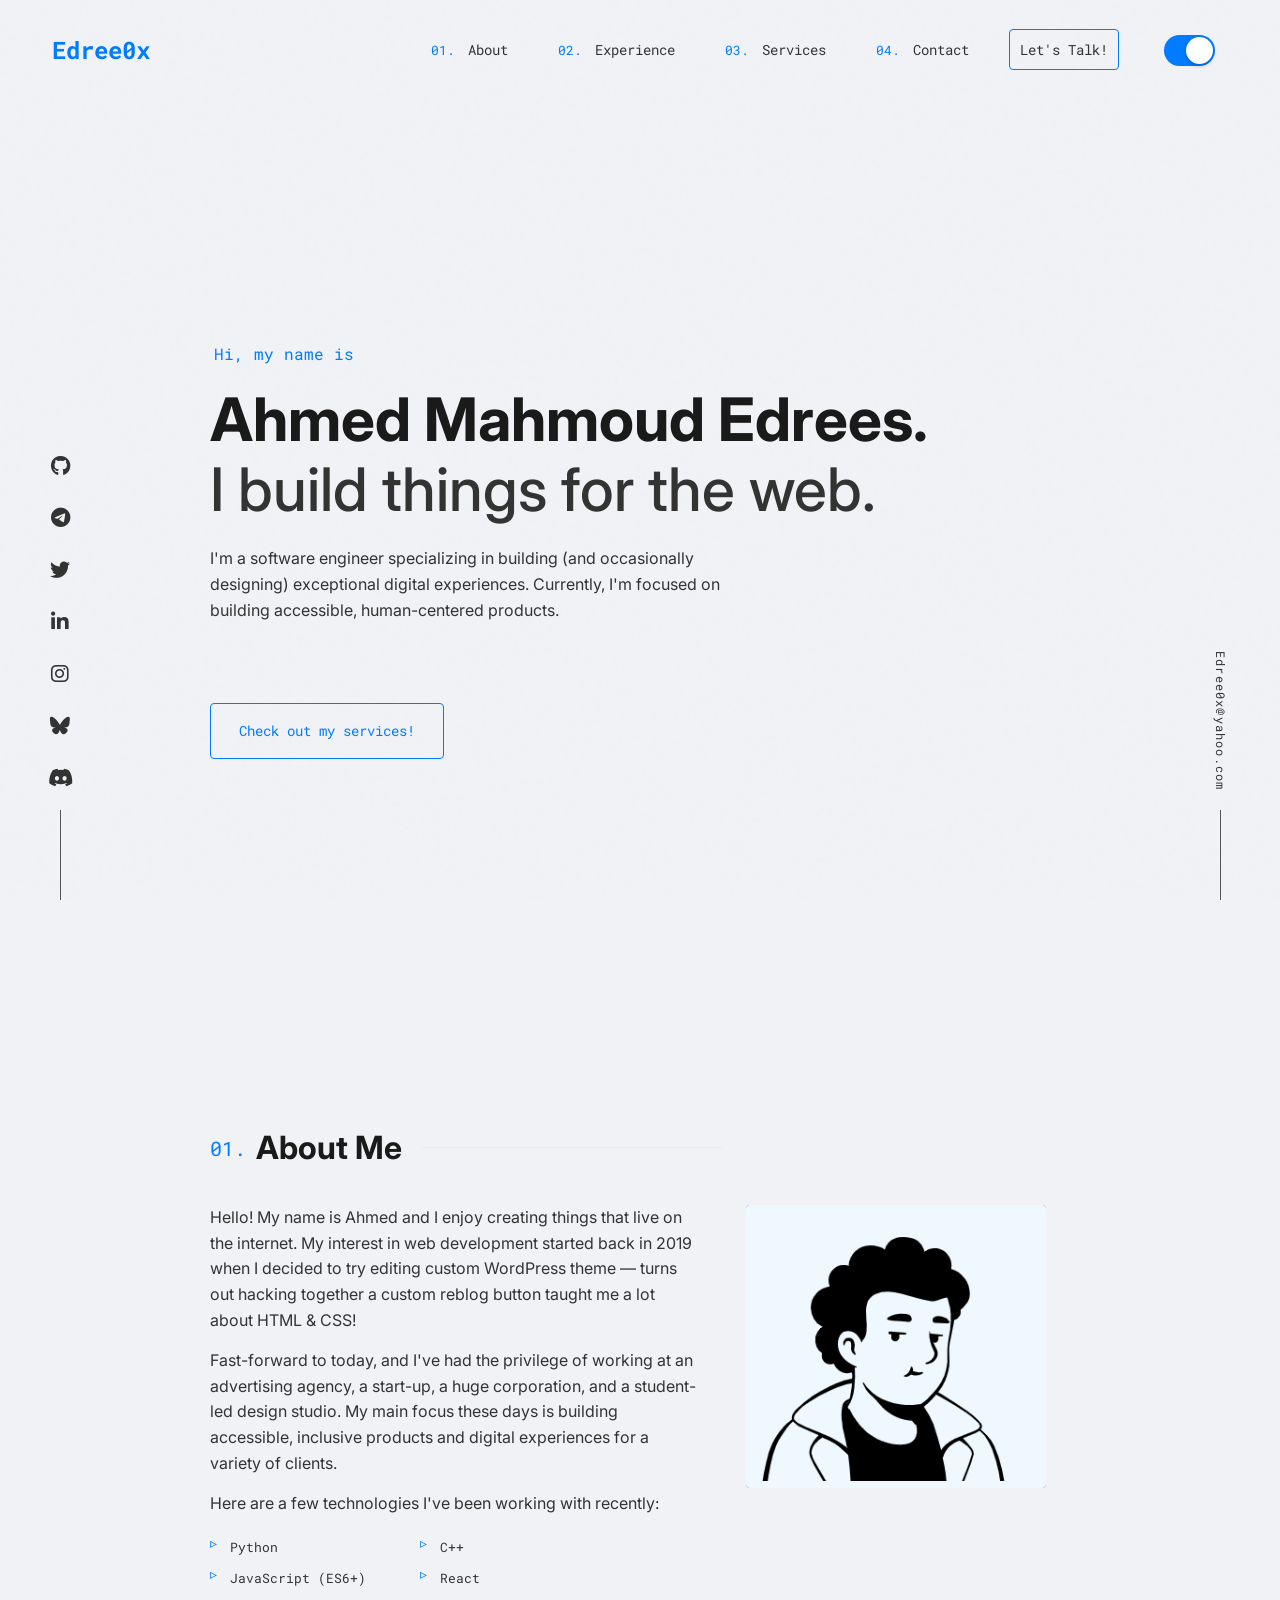
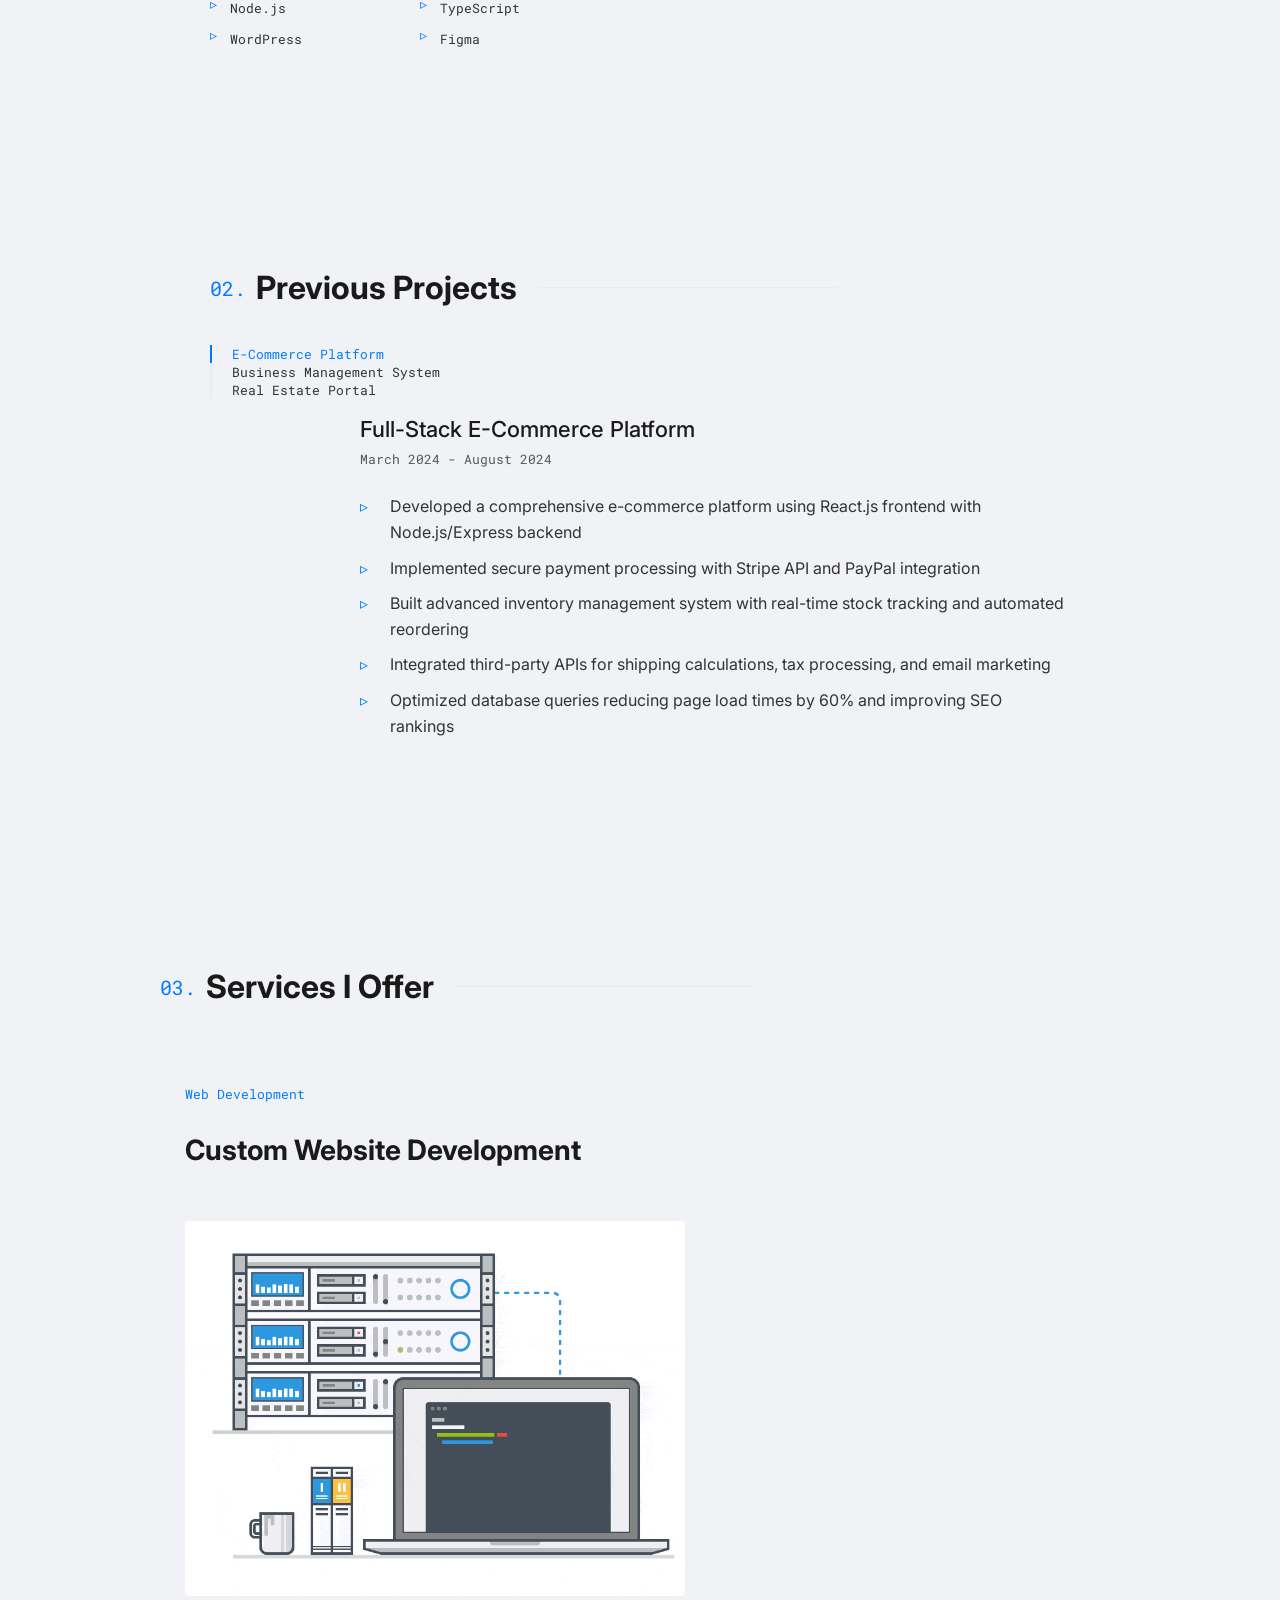
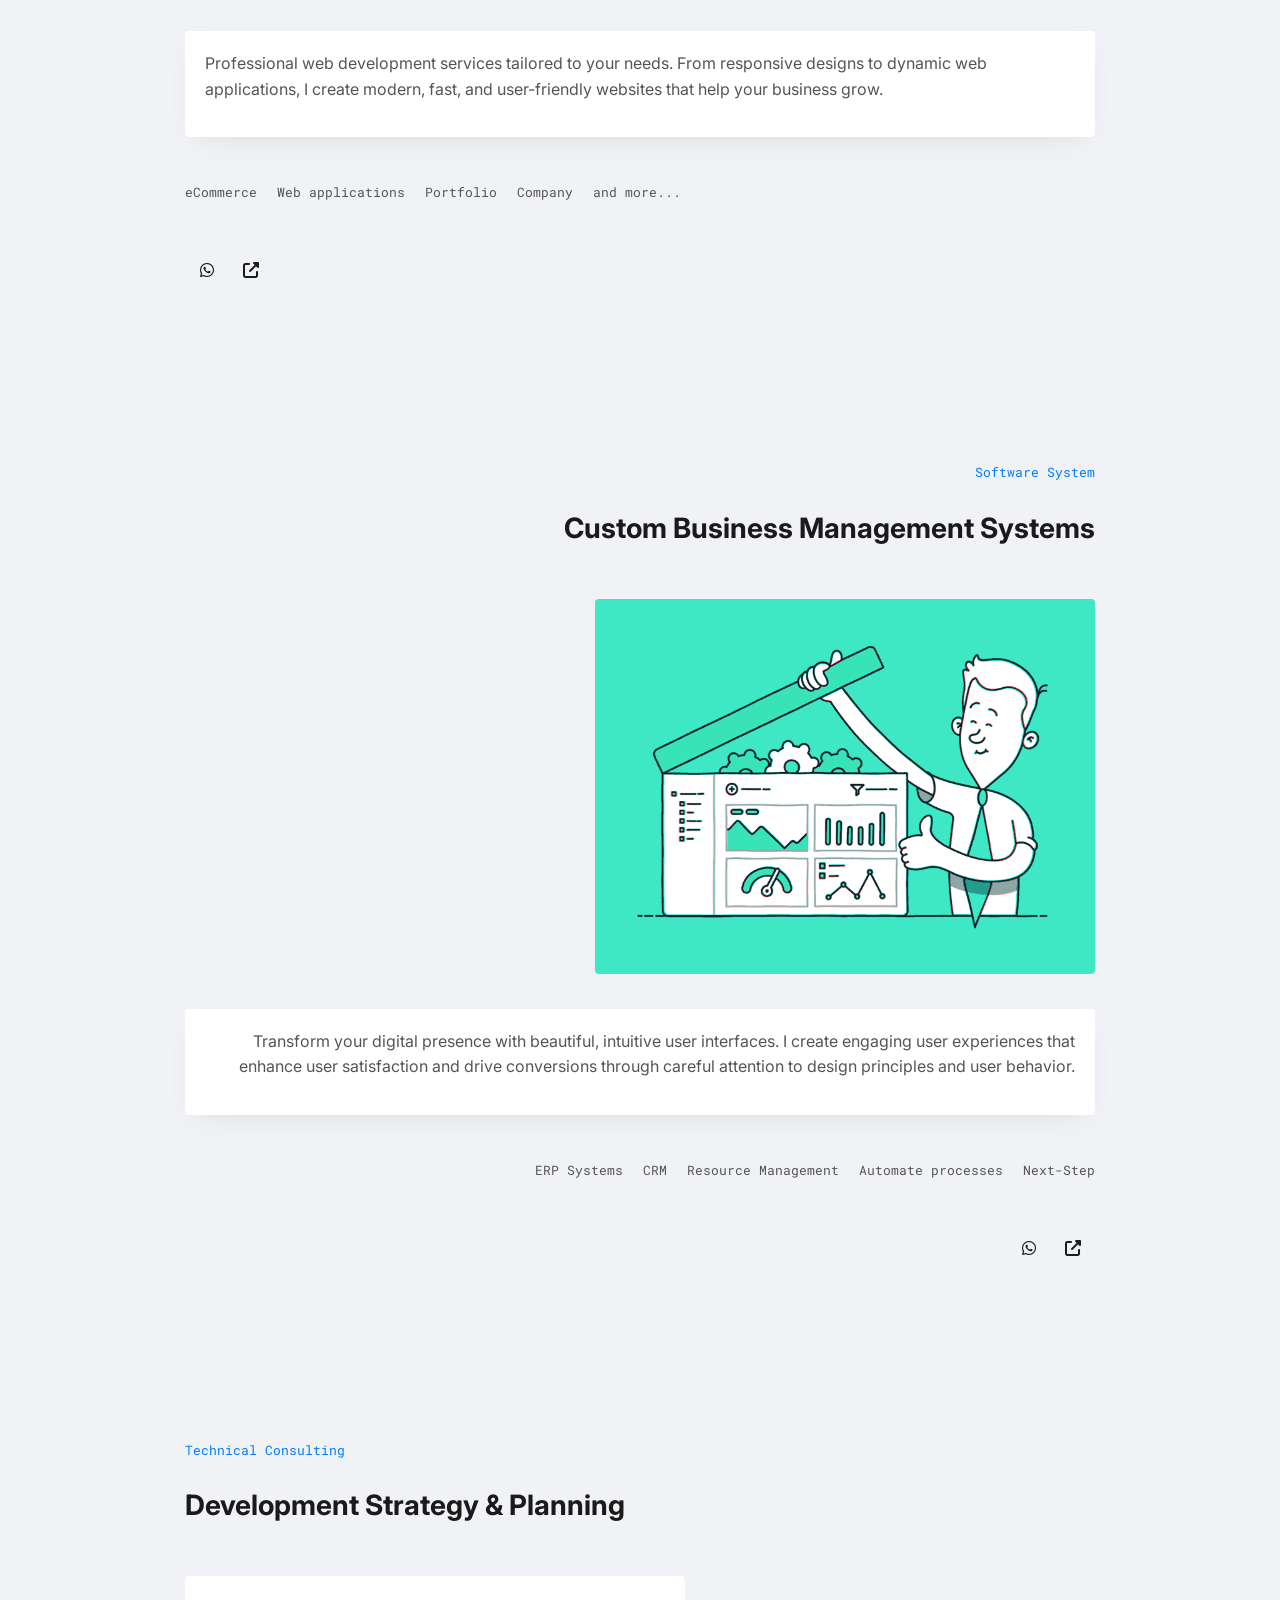
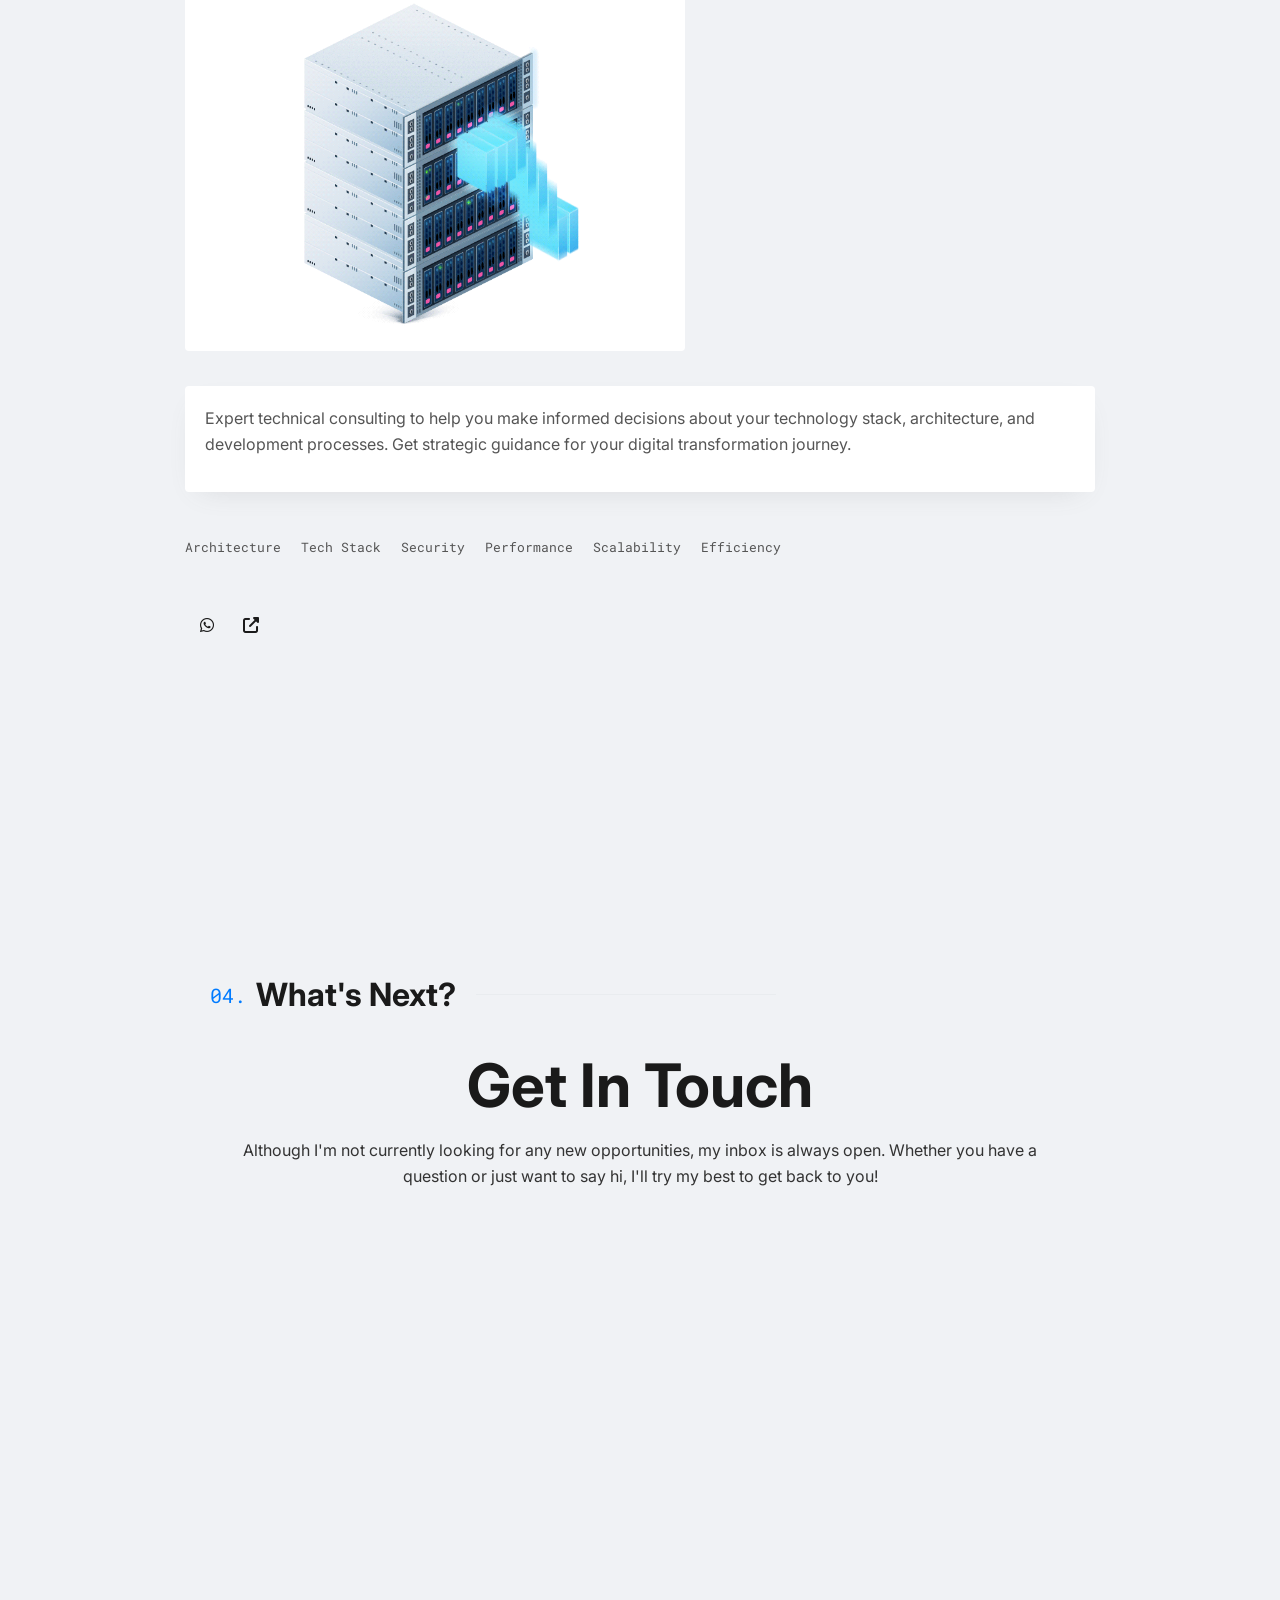
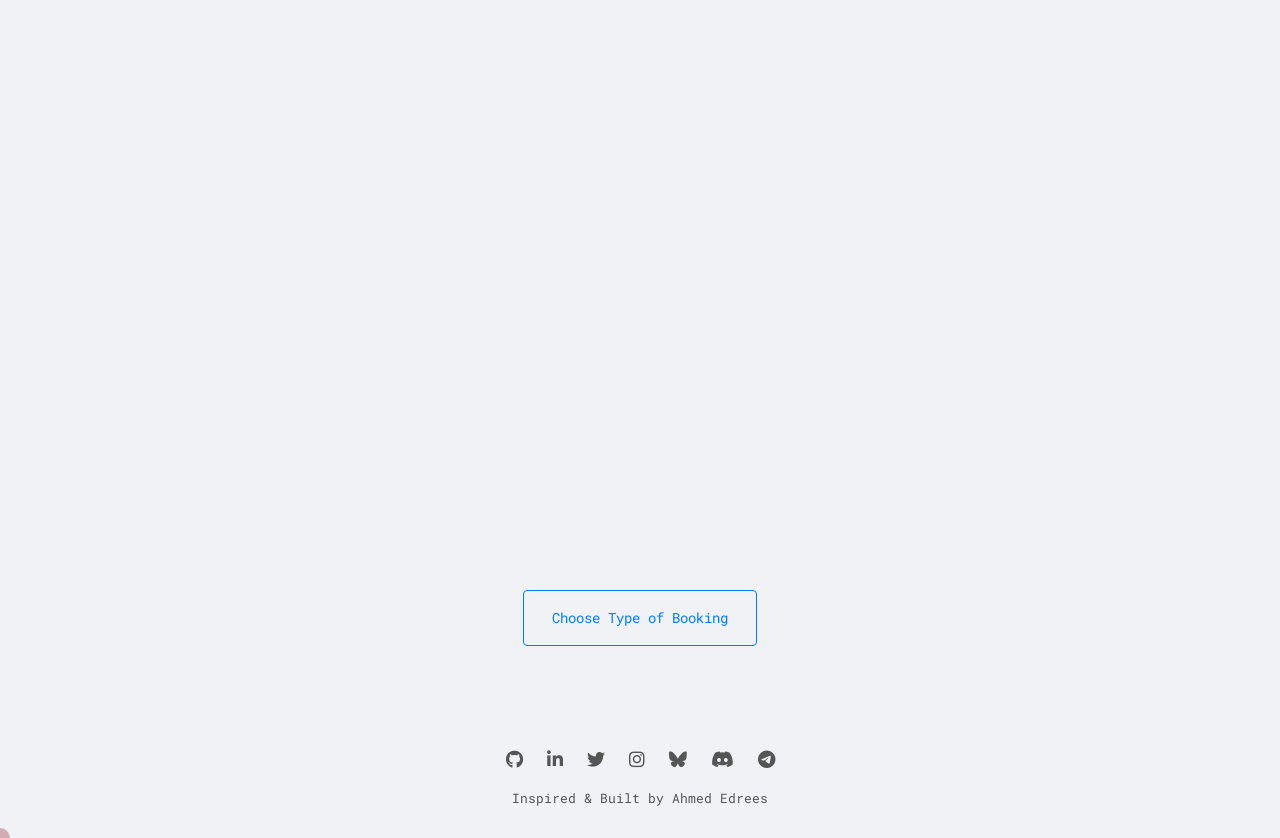
==== commit 3fdb4c02: "Refactor portfolio website: remove custom cursor and loading animations, update meta tags for SEO, e" ====
--- a/index.html
+++ b/index.html
@@ -4,12 +4,29 @@
 <head>
     <meta charset="UTF-8">
     <meta name="viewport" content="width=device-width, initial-scale=1.0">
-    <meta name="description" content="Personal portfolio website showcasing my projects and experience">
-    <meta name="keywords" content="portfolio, web developer, software engineer, projects">
-    <title>Personal Portfolio</title>
+    <meta name="description" content="Ahmed Edrees — Software Engineer specializing in full-stack web development, business systems, and technical consulting. Let's build something great together.">
+    <meta name="keywords" content="Ahmed Edrees, Edree0x, software engineer, full-stack developer, web development, React, Node.js, Python, business systems, portfolio">
+    <meta name="author" content="Ahmed Edrees">
+    <meta name="theme-color" content="#0a192f">
+
+    <!-- Open Graph / Facebook -->
+    <meta property="og:type" content="website">
+    <meta property="og:url" content="https://edree0x.dev/">
+    <meta property="og:title" content="Ahmed Edrees | Software Engineer">
+    <meta property="og:description" content="Software Engineer specializing in full-stack web development, business systems, and technical consulting.">
+    <meta property="og:image" content="https://edree0x.dev/profile.png">
+
+    <!-- Twitter -->
+    <meta name="twitter:card" content="summary_large_image">
+    <meta name="twitter:url" content="https://edree0x.dev/">
+    <meta name="twitter:title" content="Ahmed Edrees | Software Engineer">
+    <meta name="twitter:description" content="Software Engineer specializing in full-stack web development, business systems, and technical consulting.">
+    <meta name="twitter:image" content="https://edree0x.dev/profile.png">
+
+    <title>Ahmed Edrees | Software Engineer</title>
     <link rel="stylesheet" href="styles.css">
     <link rel="stylesheet" href="additional-styles.css">
-    <link rel="stylesheet" href="https://cdnjs.cloudflare.com/ajax/libs/font-awesome/6.0.0-beta3/css/all.min.css">
+    <link rel="stylesheet" href="https://cdnjs.cloudflare.com/ajax/libs/font-awesome/6.7.2/css/all.min.css" integrity="sha512-Evv84Mr4kqVGRNSgIGL/F/aIDqQb7xQ2vcrdIwxfjThSH8CSR7PBEakCr51Ck+w+/U6swU2Im1vVX0SVk9ABhg==" crossorigin="anonymous" referrerpolicy="no-referrer">
     <link
         href="https://fonts.googleapis.com/css2?family=Roboto+Mono:wght@300;400;500;700&family=Inter:wght@300;400;500;700;900&display=swap"
         rel="stylesheet">
@@ -41,8 +58,18 @@
                 </a>
             </li>
             <li>
-                <a href="https://patreon.com/Edree0x" target="_blank" rel="noopener noreferrer" aria-label="Patreon">
-                    <i class="fab fa-patreon"></i>
+                <a href="https://www.instagram.com/edree0x/" target="_blank" rel="noopener noreferrer" aria-label="Instagram">
+                    <i class="fab fa-instagram"></i>
+                </a>
+            </li>
+            <li>
+                <a href="https://bsky.app/profile/edree0x.bsky.social" target="_blank" rel="noopener noreferrer" aria-label="Bluesky (@edree0x.bsky.social)">
+                    <i class="fab fa-bluesky"></i>
+                </a>
+            </li>
+            <li>
+                <a href="https://discord.gg/PpA3UvScn" target="_blank" rel="noopener noreferrer" aria-label="Discord">
+                    <i class="fab fa-discord"></i>
                 </a>
             </li>
         </ul>
@@ -64,15 +91,7 @@
                 <li><a href="#experience"><span>02.</span> Experience</a></li>
                 <li><a href="#services"><span>03.</span> Services</a></li>
                 <li><a href="#contact"><span>04.</span> Contact</a></li>
-                <li class="versions-dropdown">
-                    <a href="#"><span>05.</span> Versions <i class="fas fa-chevron-down"></i></a>
-                    <ul class="dropdown-menu">
-                        <li><a href="https://edree0x.dev" target="_blank">v1 (Current)</a></li>
-                        <li><a href="https://v2.edree0x.dev" target="_blank">v2</a></li>
-                        <li><a href="https://v3.edree0x.dev" target="_blank">v3</a></li>
-                    </ul>
-                </li>
-                <li><a href="tel:+962796903534" class="resume-button">Urgent!</a></li>
+                <li><a href="tel:+962796903534" class="resume-button">Let's Talk!</a></li>
                 <li>
                     <label class="ios-toggle">
                         <input type="checkbox" id="theme-toggle" aria-label="Toggle theme">
@@ -93,15 +112,7 @@
             <li><a href="#experience" class="mobile-nav-link"><span>02.</span>Experience</a></li>
             <li><a href="#services" class="mobile-nav-link"><span>03.</span>Services</a></li>
             <li><a href="#contact" class="mobile-nav-link"><span>04.</span>Contact</a></li>
-            <li class="mobile-versions-dropdown">
-                <a href="#" class="mobile-nav-link"><span>05.</span>Versions <i class="fas fa-chevron-down"></i></a>
-                <ul class="mobile-dropdown-menu">
-                    <li><a href="https://edree0x.dev" target="_blank">v1 (Current)</a></li>
-                    <li><a href="https://v2.edree0x.dev" target="_blank">v2</a></li>
-                    <li><a href="https://v3.edree0x.dev" target="_blank">v3</a></li>
-                </ul>
-            </li>
-            <li><a href="http://t.me/edree0x" class="mobile-resume-button resume-button">Urgent!</a></li>
+            <li><a href="http://t.me/edree0x" class="mobile-resume-button resume-button">Let's Talk!</a></li>
             <li class="mobile-theme-toggle">
                 <label class="ios-toggle">
                     <input type="checkbox" id="mobile-theme-toggle" aria-label="Toggle theme">
@@ -232,7 +243,7 @@
                         <div class="project-content">
                             <div class="project-overline">Web Development</div>
                             <h3 class="project-title">Custom Website Development</h3>
-                            <img src="Services01.gif" alt="Web Development Service" class="service-image">
+                            <img src="Services01.gif" alt="Web Development Service" class="service-image" loading="lazy">
                             <div class="project-description">
                                 <p>Professional web development services tailored to your needs. From responsive designs
                                     to dynamic web applications, I create modern, fast, and user-friendly websites that
@@ -257,7 +268,7 @@
                         <div class="project-content">
                             <div class="project-overline">Software System</div>
                             <h3 class="project-title">Custom Business Management Systems</h3>
-                            <img src="Services02.gif" alt="Business Management Systems" class="service-image">
+                            <img src="Services02.gif" alt="Business Management Systems" class="service-image" loading="lazy">
                             <div class="project-description">
                                 <p>Transform your digital presence with beautiful, intuitive user interfaces. I create
                                     engaging user experiences that enhance user satisfaction and drive conversions
@@ -282,7 +293,7 @@
                         <div class="project-content">
                             <div class="project-overline">Technical Consulting</div>
                             <h3 class="project-title">Development Strategy & Planning</h3>
-                            <img src="Services03.gif" alt="Technical Consulting Service" class="service-image">
+                            <img src="Services03.gif" alt="Technical Consulting Service" class="service-image" loading="lazy">
                             <div class="project-description">
                                 <p>Expert technical consulting to help you make informed decisions about your technology
                                     stack, architecture, and development processes. Get strategic guidance for your
@@ -328,12 +339,13 @@
             <a href="https://github.com/edree0x" aria-label="GitHub"><i class="fab fa-github"></i></a>
             <a href="https://www.linkedin.com/in/edree/" aria-label="LinkedIn"><i class="fab fa-linkedin-in"></i></a>
             <a href="https://twitter.com/edree0x" aria-label="Twitter"><i class="fab fa-twitter"></i></a>
-            <a href="https://patreon.com/Edree0x" aria-label="Patreon"><i class="fab fa-patreon"></i></a>
+            <a href="https://www.instagram.com/edree0x/" aria-label="Instagram"><i class="fab fa-instagram"></i></a>
+            <a href="https://bsky.app/profile/edree0x.bsky.social" aria-label="Bluesky"><i class="fab fa-bluesky"></i></a>
+            <a href="https://discord.gg/PpA3UvScn" aria-label="Discord"><i class="fab fa-discord"></i></a>
             <a href="https://t.me/edree0x" aria-label="Telegram"><i class="fab fa-telegram-plane"></i></a>
         </div>
         <div class="footer-text">
-            <p>Designed by John Doe</p>
-            <p>Inspired & Built by Edree0x </p>
+            <p>Inspired & Built by Ahmed Edrees</p>
         </div>
     </footer>
 
@@ -346,7 +358,7 @@
             </div>
             <div class="modal-body">
                 <p id="visitor-message">
-                    Loading your personalized experience...
+                    Getting to know my clients starts here...
                 </p>
                 <div class="visitor-details">
                     <div class="detail-item">
@@ -359,11 +371,8 @@
                     </div>
                 </div>
                 <div class="modal-actions">
-                    <a href="tel:+962796903534" target="_blank" class="cta-btn primary">Connect on Socials</a>
-                    <a href="https://cal.com/edree0x" target="_blank" class="cta-btn secondary">Schedule Meeting</a>
-                    <a href="https://v3.edree0x.dev" target="_blank" class="cta-btn v3-btn">
-                        <i class="fas fa-rocket"></i> Try v3 (Latest)
-                    </a>
+                    <a href="https://wa.me/962796903534" target="_blank" rel="noopener noreferrer" class="cta-btn primary"><i class="fab fa-whatsapp"></i> Chat on WhatsApp</a>
+                    <a href="https://cal.com/edree0x" target="_blank" rel="noopener noreferrer" class="cta-btn secondary">Schedule Meeting</a>
                 </div>
             </div>
         </div>
--- a/styles.css
+++ b/styles.css
@@ -297,83 +297,8 @@
     font-size: var(--fz-xs);
 }
 
-/* Versions Dropdown */
-.versions-dropdown {
-    position: relative;
-}
-
-.versions-dropdown > a {
-    cursor: pointer;
-    display: flex;
-    align-items: center;
-    gap: 5px;
-}
-
-.versions-dropdown > a i {
-    font-size: 10px;
-    transition: transform 0.3s ease;
-}
-
-.versions-dropdown:hover > a i {
-    transform: rotate(180deg);
-}
-
-.dropdown-menu {
-    position: absolute;
-    top: 100%;
-    left: 0;
-    background-color: var(--light-navy);
-    border: 1px solid var(--lightest-navy);
-    border-radius: var(--border-radius);
-    min-width: 180px;
-    list-style: none;
-    padding: 10px 0;
-    margin-top: 10px;
-    opacity: 0;
-    visibility: hidden;
-    transform: translateY(-10px);
-    transition: all 0.3s ease;
-    box-shadow: 0 10px 30px -15px rgba(2, 12, 27, 0.7);
-    z-index: 1000;
-}
-
-.versions-dropdown:hover .dropdown-menu {
-    opacity: 1;
-    visibility: visible;
-    transform: translateY(0);
-}
-
-.dropdown-menu li {
-    margin: 0;
-    padding: 0;
-}
-
-.dropdown-menu li a {
-    display: block;
-    padding: 10px 20px;
-    color: var(--lightest-slate);
-    font-family: var(--font-mono);
-    font-size: var(--fz-sm);
-    text-decoration: none;
-    transition: var(--transition);
-}
-
-.dropdown-menu li a:hover {
-    background-color: var(--lightest-navy);
-    color: var(--green);
-}
-
-body.light-theme .dropdown-menu {
-    background-color: var(--light-navy);
-    border-color: var(--slate);
-    box-shadow: 0 10px 30px -15px rgba(0, 0, 0, 0.2);
-}
-
-body.light-theme .dropdown-menu li a:hover {
-    background-color: var(--lightest-navy);
-}
-
-.resume-button {
+/* Resume Button */
+.resume-button {
     color: var(--green);
     background-color: transparent;
     border: 1px solid var(--green);
@@ -1219,62 +1144,7 @@
     font-size: var(--fz-sm);
 }
 
-/* Mobile Versions Dropdown */
-.mobile-versions-dropdown {
-    width: 100%;
-}
-
-.mobile-versions-dropdown > a {
-    display: flex;
-    align-items: center;
-    justify-content: center;
-    gap: 8px;
-}
-
-.mobile-versions-dropdown > a i {
-    font-size: 10px;
-    transition: transform 0.3s ease;
-}
-
-.mobile-versions-dropdown.active > a i {
-    transform: rotate(180deg);
-}
-
-.mobile-dropdown-menu {
-    list-style: none;
-    padding: 0;
-    margin: 10px 0 0 0;
-    max-height: 0;
-    overflow: hidden;
-    transition: max-height 0.3s ease;
-}
-
-.mobile-versions-dropdown.active .mobile-dropdown-menu {
-    max-height: 200px;
-}
-
-.mobile-dropdown-menu li {
-    margin: 5px 0;
-    font-size: var(--fz-md);
-}
-
-.mobile-dropdown-menu li a {
-    color: var(--slate);
-    padding: 8px 20px;
-    background-color: var(--lightest-navy);
-    border-radius: var(--border-radius);
-    transition: var(--transition);
-}
-
-.mobile-dropdown-menu li a:hover {
-    background-color: var(--light-navy);
-    color: var(--green);
-}
-
-body.light-theme .mobile-dropdown-menu li a {
-    background-color: var(--lightest-navy);
-}
-
+/* Mobile Resume Button */
 .mobile-resume-button {
     margin-top: 20px;
     padding: 15px 20px;
--- a/additional-styles.css
+++ b/additional-styles.css
@@ -1,483 +1,464 @@
-/* Additional styles for enhanced features */
-
-/* Custom Cursor */
-.custom-cursor {
-    position: fixed;
-    width: 20px;
-    height: 20px;
-    border: 2px solid var(--green);
-    border-radius: 50%;
-    transform: translate(-50%, -50%);
-    pointer-events: none;
-    z-index: 9999;
-    transition: width 0.3s, height 0.3s, border-color 0.3s;
-    mix-blend-mode: difference;
-}
-
-.custom-cursor-follower {
-    position: fixed;
-    width: 8px;
-    height: 8px;
-    background-color: var(--green);
-    border-radius: 50%;
-    transform: translate(-50%, -50%);
-    pointer-events: none;
-    z-index: 9999;
-    transition: 0.1s;
-    mix-blend-mode: difference;
-}
-
-/* Hover states for cursor */
-a:hover ~ .custom-cursor,
-button:hover ~ .custom-cursor,
-.project-card:hover ~ .custom-cursor {
-    width: 40px;
-    height: 40px;
-    border-color: var(--green);
-    background-color: rgba(100, 255, 218, 0.1);
-}
-
-/* Loading Animation */
-.loader-container {
-    position: fixed;
-    top: 0;
-    left: 0;
-    width: 100%;
-    height: 100%;
-    background-color: var(--navy);
-    display: flex;
-    justify-content: center;
-    align-items: center;
-    z-index: 9999;
-    transition: opacity 0.5s ease-out, visibility 0.5s ease-out;
-}
-
-.loader-container.hidden {
-    opacity: 0;
-    visibility: hidden;
-}
-
-.loader {
-    width: 60px;
-    height: 60px;
-    border: 5px solid var(--lightest-navy);
-    border-top: 5px solid var(--green);
-    border-radius: 50%;
-    animation: spin 1s linear infinite;
-}
-
-@keyframes spin {
-    0% { transform: rotate(0deg); }
-    100% { transform: rotate(360deg); }
-}
-
-/* Enhanced Animations */
-.fade-in-up {
-    opacity: 0;
-    transform: translateY(20px);
-    transition: opacity 0.5s ease-out, transform 0.5s ease-out;
-}
-
-.fade-in-up.visible {
-    opacity: 1;
-    transform: translateY(0);
-}
-
-.delay-1 { transition-delay: 0.1s; }
-.delay-2 { transition-delay: 0.2s; }
-.delay-3 { transition-delay: 0.3s; }
-.delay-4 { transition-delay: 0.4s; }
-.delay-5 { transition-delay: 0.5s; }
-
-/* Scroll-triggered animations */
-.fade-in {
-    opacity: 0;
-    transform: translateY(20px);
-    transition: opacity 0.6s ease-out, transform 0.6s ease-out;
-}
-
-.fade-in.visible {
-    opacity: 1;
-    transform: translateY(0);
-}
-
-/* Enhanced Mobile Menu */
-.overlay {
-    position: fixed;
-    top: 0;
-    left: 0;
-    width: 100%;
-    height: 100%;
-    background-color: rgba(10, 25, 47, 0.7);
-    backdrop-filter: blur(5px);
-    z-index: 8;
-    opacity: 0;
-    visibility: hidden;
-    transition: var(--transition);
-}
-
-.overlay.open {
-    opacity: 1;
-    visibility: visible;
-}
-
-.mobile-menu {
-    display: flex;
-    flex-direction: column;
-    justify-content: center;
-    align-items: center;
-    padding: 50px;
-}
-
-.mobile-nav-links {
-    display: flex;
-    flex-direction: column;
-    align-items: center;
-    width: 100%;
-}
-
-.mobile-nav-links li {
-    margin: 15px 0;
-    text-align: center;
-}
-
-.mobile-nav-links a {
-    display: block;
-    padding: 15px;
-    font-size: var(--fz-lg);
-}
-
-.hamburger.active .line:nth-child(1) {
-    transform: translateY(9px) rotate(45deg);
-}
-
-.hamburger.active .line:nth-child(2) {
-    opacity: 0;
-}
-
-.hamburger.active .line:nth-child(3) {
-    transform: translateY(-9px) rotate(-45deg);
-}
-
-.no-scroll {
-    overflow: hidden;
-}
-
-
-/* Side Bars - Social and Email */
-.social-sidebar,
-.email-sidebar {
-    position: fixed;
-    bottom: 0;
-    width: 40px;
-    z-index: 10;
-}
-
-/* Social Sidebar (Left) */
-.social-sidebar {
-    left: 40px;
-}
-
-.social-icons {
-    display: flex;
-    flex-direction: column;
-    align-items: center;
-    list-style: none;
-    padding: 0;
-    margin: 0;
-}
-
-.social-icons li {
-    margin-bottom: 20px;
-}
-
-.social-icons a {
-    color: #8892b0;
-    font-size: 20px;
-    transition: all 0.25s cubic-bezier(0.645, 0.045, 0.355, 1);
-}
-
-.social-icons a:hover,
-.social-icons a:focus {
-    color: #64ffda;
-    transform: translateY(-3px);
-    display: inline-block;
-}
-
-/* Email Sidebar (Right) */
-.email-sidebar {
-    right: 40px;
-    display: flex;
-    flex-direction: column;
-    align-items: center;
-}
-
-.email-link {
-    color: #8892b0;
-    font-family: 'Roboto Mono', monospace;
-    font-size: 12px;
-    letter-spacing: 0.1em;
-    writing-mode: vertical-rl;
-    margin-bottom: 20px;
-    text-decoration: none;
-    transition: all 0.25s cubic-bezier(0.645, 0.045, 0.355, 1);
-}
-
-.email-link:hover,
-.email-link:focus {
-    color: #64ffda;
-    transform: translateY(-3px);
-}
-
-/* Shared Line Styling */
-.sidebar-line {
-    width: 1px;
-    height: 90px;
-    background-color: #8892b0;
-    margin: 0 auto;
-}
-
-/* Media Query for Mobile */
-@media (max-width: 768px) {
-    .social-sidebar,
-    .email-sidebar {
-        display: none;
-    }
-}
-
-/* Loading Animation */
-.loader {
-    position: fixed;
-    top: 0;
-    left: 0;
-    right: 0;
-    bottom: 0;
-    background-color: #0a192f;
-    z-index: 99;
-    display: flex;
-    justify-content: center;
-    align-items: center;
-    transition: opacity 0.5s ease-in-out, visibility 0.5s ease-in-out;
-}
-
-.loader.hidden {
-    opacity: 0;
-    visibility: hidden;
-}
-
-.loader-logo {
-    width: 100px;
-    height: 100px;
-    stroke: #64ffda;
-    stroke-width: 2px;
-    fill: none;
-    animation: logoAnimation 2.5s ease-in-out forwards;
-}
-
-@keyframes logoAnimation {
-    0% {
-        opacity: 0;
-        stroke-dasharray: 1000;
-        stroke-dashoffset: 1000;
-        transform: scale(0.8);
-    }
-    30% {
-        opacity: 1;
-    }
-    70% {
-        stroke-dashoffset: 0;
-        fill: transparent;
-    }
-    90% {
-        fill: rgba(100, 255, 218, 0.2);
-        transform: scale(1);
-    }
-    100% {
-        fill: rgba(100, 255, 218, 0.9);
-        stroke-dashoffset: 0;
-        transform: scale(1.1);
-    }
-}
-
-/* Custom Cursor */
-.custom-cursor {
-    position: fixed;
-    width: 20px;
-    height: 20px;
-    border-radius: 50%;
-    background-color: rgba(100, 255, 218, 0.3);
-    pointer-events: none;
-    z-index: 9999;
-    transform: translate(-50%, -50%);
-    transition: width 0.3s, height 0.3s, background-color 0.3s;
-    mix-blend-mode: difference;
-}
-
-.custom-cursor.hover {
-    width: 50px;
-    height: 50px;
-    background-color: rgba(100, 255, 218, 0.2);
-}
-
-/* Full-screen Loader (Brittany Chiang style) */
-.loader-container {
-    position: fixed;
-    top: 0;
-    left: 0;
-    width: 100%;
-    height: 100vh;
-    background-color: #0a192f;
-    display: flex;
-    justify-content: center;
-    align-items: center;
-    z-index: 9999;
-    transition: opacity 0.5s cubic-bezier(0.645, 0.045, 0.355, 1);
-}
-
-.loader-content {
-    display: flex;
-    flex-direction: column;
-    align-items: center;
-    justify-content: center;
-}
-
-.loader-logo {
-    width: 200px;
-    height: 100px;
-    margin-bottom: 20px;
-    cursor: pointer;
-}
-
-.logo-text {
-    fill: none;
-    stroke: #64ffda;
-    stroke-width: 1px;
-    stroke-dasharray: 500;
-    stroke-dashoffset: 500;
-    animation: logoTextAnimation 2s cubic-bezier(0.645, 0.045, 0.355, 1) forwards;
-}
-
-/* Logo hover animation */
-.loader-logo:hover .logo-text {
-    animation: logoHoverAnimation 0.5s cubic-bezier(0.645, 0.045, 0.355, 1) forwards;
-}
-
-@keyframes logoTextAnimation {
-    0% {
-        opacity: 0;
-    }
-    30% {
-        opacity: 1;
-    }
-    70% {
-        stroke-dashoffset: 0;
-        fill: transparent;
-    }
-    100% {
-        stroke-dashoffset: 0;
-        fill: rgba(100, 255, 218, 0.7);
-    }
-}
-
-@keyframes logoHoverAnimation {
-    0% {
-        fill: rgba(100, 255, 218, 0.7);
-        transform: translateY(0);
-    }
-    50% {
-        fill: rgba(100, 255, 218, 1);
-        transform: translateY(-5px);
-    }
-    100% {
-        fill: rgba(100, 255, 218, 0.9);
-        transform: translateY(0);
-    }
-}
-
-/* Also add this animation to the header logo */
-/* Update the logo styling to remove the circle */
-.logo {
-    font-family: 'Roboto Mono', monospace;
-    font-weight: 700;
-    font-size: 24px;
-    color: #64ffda;
-    cursor: pointer;
-    transition: all 0.25s cubic-bezier(0.645, 0.045, 0.355, 1);
-    /* Remove any border-radius, background, or border properties */
-    border: none;
-    background: none;
-    border-radius: 0;
-    padding: 0;
-}
-
-.logo:hover {
-    color: #64ffda;
-    transform: translateY(-3px);
-    /* Ensure no background or border appears on hover */
-    background: none;
-    border: none;
-    box-shadow: none;
-}
-
-/* If there's a ::before pseudo-element with a circle */
-.logo::before {
-    content: "Edree0x";
-    /* Remove any styling that creates a circle */
-    background: none;
-    border-radius: 0;
-    border: none;
-    padding-left: 60px;
-}
-
-.loader-details {
-    font-family: 'Roboto Mono', monospace;
-    font-size: 16px;
-    color: #64ffda;
-    text-align: center;
-    opacity: 0;
-    transform: translateY(10px);
-    animation: fadeInUp 0.5s cubic-bezier(0.645, 0.045, 0.355, 1) forwards;
-    animation-delay: 1.8s;
-}
-
-.loader-progress {
-    width: 200px;
-    height: 2px;
-    background-color: rgba(100, 255, 218, 0.2);
-    margin-top: 15px;
-    position: relative;
-    overflow: hidden;
-}
-
-.loader-progress-bar {
-    position: absolute;
-    top: 0;
-    left: 0;
-    height: 100%;
-    width: 0;
-    background-color: #64ffda;
-    animation: progressAnimation 2s cubic-bezier(0.645, 0.045, 0.355, 1) forwards;
-}
-
-@keyframes fadeInUp {
-    to {
-        opacity: 1;
-        transform: translateY(0);
-    }
-}
-
-@keyframes progressAnimation {
-    0% {
-        width: 0;
-    }
-    100% {
-        width: 100%;
-    }
-}
-
-/* Hide loader after animation */
-.loader-container.hidden {
-    opacity: 0;
-    visibility: hidden;
-    pointer-events: none;
-}+/* Additional styles for enhanced features */
+
+/* Custom Cursor */
+.custom-cursor {
+    position: fixed;
+    width: 20px;
+    height: 20px;
+    border-radius: 50%;
+    background-color: rgba(100, 255, 218, 0.3);
+    pointer-events: none;
+    z-index: 9999;
+    transform: translate(-50%, -50%);
+    transition: width 0.3s, height 0.3s, background-color 0.3s;
+    mix-blend-mode: difference;
+}
+
+.custom-cursor.hover {
+    width: 50px;
+    height: 50px;
+    background-color: rgba(100, 255, 218, 0.2);
+}
+
+/* Loading Animation */
+.loader-container {
+    position: fixed;
+    top: 0;
+    left: 0;
+    width: 100%;
+    height: 100vh;
+    background-color: #0a192f;
+    display: flex;
+    justify-content: center;
+    align-items: center;
+    z-index: 9999;
+    transition: opacity 0.5s cubic-bezier(0.645, 0.045, 0.355, 1);
+}
+
+.loader-container.hidden {
+    opacity: 0;
+    visibility: hidden;
+    pointer-events: none;
+}
+
+.loader-content {
+    display: flex;
+    flex-direction: column;
+    align-items: center;
+    justify-content: center;
+}
+
+.loader-logo {
+    width: 200px;
+    height: 100px;
+    margin-bottom: 20px;
+    cursor: pointer;
+}
+
+.logo-text {
+    fill: none;
+    stroke: #64ffda;
+    stroke-width: 1px;
+    stroke-dasharray: 500;
+    stroke-dashoffset: 500;
+    animation: logoTextAnimation 2s cubic-bezier(0.645, 0.045, 0.355, 1) forwards;
+}
+
+.loader-logo:hover .logo-text {
+    animation: logoHoverAnimation 0.5s cubic-bezier(0.645, 0.045, 0.355, 1) forwards;
+}
+
+@keyframes logoTextAnimation {
+    0% { opacity: 0; }
+    30% { opacity: 1; }
+    70% { stroke-dashoffset: 0; fill: transparent; }
+    100% { stroke-dashoffset: 0; fill: rgba(100, 255, 218, 0.7); }
+}
+
+@keyframes logoHoverAnimation {
+    0% { fill: rgba(100, 255, 218, 0.7); transform: translateY(0); }
+    50% { fill: rgba(100, 255, 218, 1); transform: translateY(-5px); }
+    100% { fill: rgba(100, 255, 218, 0.9); transform: translateY(0); }
+}
+
+.loader-details {
+    font-family: 'Roboto Mono', monospace;
+    font-size: 16px;
+    color: #64ffda;
+    text-align: center;
+    opacity: 0;
+    transform: translateY(10px);
+    animation: fadeInUp 0.5s cubic-bezier(0.645, 0.045, 0.355, 1) forwards;
+    animation-delay: 1.8s;
+}
+
+.loader-progress {
+    width: 200px;
+    height: 2px;
+    background-color: rgba(100, 255, 218, 0.2);
+    margin-top: 15px;
+    position: relative;
+    overflow: hidden;
+}
+
+.loader-progress-bar {
+    position: absolute;
+    top: 0;
+    left: 0;
+    height: 100%;
+    width: 0;
+    background-color: #64ffda;
+    animation: progressAnimation 2s cubic-bezier(0.645, 0.045, 0.355, 1) forwards;
+}
+
+@keyframes fadeInUp {
+    to { opacity: 1; transform: translateY(0); }
+}
+
+@keyframes progressAnimation {
+    0% { width: 0; }
+    100% { width: 100%; }
+}
+
+/* Scroll-triggered animations */
+.fade-in {
+    opacity: 0;
+    transform: translateY(20px);
+    transition: opacity 0.6s ease-out, transform 0.6s ease-out;
+}
+
+.fade-in.visible {
+    opacity: 1;
+    transform: translateY(0);
+}
+
+.fade-in-up {
+    opacity: 0;
+    transform: translateY(20px);
+    transition: opacity 0.5s ease-out, transform 0.5s ease-out;
+}
+
+.fade-in-up.visible {
+    opacity: 1;
+    transform: translateY(0);
+}
+
+.delay-1 { transition-delay: 0.1s; }
+.delay-2 { transition-delay: 0.2s; }
+.delay-3 { transition-delay: 0.3s; }
+.delay-4 { transition-delay: 0.4s; }
+.delay-5 { transition-delay: 0.5s; }
+
+/* Overlay for Mobile Menu */
+.overlay {
+    position: fixed;
+    top: 0;
+    left: 0;
+    width: 100%;
+    height: 100%;
+    background-color: rgba(10, 25, 47, 0.7);
+    backdrop-filter: blur(5px);
+    z-index: 8;
+    opacity: 0;
+    visibility: hidden;
+    transition: var(--transition);
+}
+
+.overlay.open {
+    opacity: 1;
+    visibility: visible;
+}
+
+/* Mobile Menu */
+.mobile-menu {
+    display: flex;
+    flex-direction: column;
+    justify-content: center;
+    align-items: center;
+    padding: 50px;
+}
+
+.mobile-nav-links {
+    display: flex;
+    flex-direction: column;
+    align-items: center;
+    width: 100%;
+}
+
+.mobile-nav-links li {
+    margin: 15px 0;
+    text-align: center;
+}
+
+.mobile-nav-links a {
+    display: block;
+    padding: 15px;
+    font-size: var(--fz-lg);
+}
+
+.hamburger.active .line:nth-child(1) {
+    transform: translateY(9px) rotate(45deg);
+}
+
+.hamburger.active .line:nth-child(2) {
+    opacity: 0;
+}
+
+.hamburger.active .line:nth-child(3) {
+    transform: translateY(-9px) rotate(-45deg);
+}
+
+.no-scroll {
+    overflow: hidden;
+}
+
+/* Side Bars - Social and Email */
+.social-sidebar,
+.email-sidebar {
+    position: fixed;
+    bottom: 0;
+    width: 40px;
+    z-index: 10;
+}
+
+.social-sidebar {
+    left: 40px;
+}
+
+.social-icons {
+    display: flex;
+    flex-direction: column;
+    align-items: center;
+    list-style: none;
+    padding: 0;
+    margin: 0;
+}
+
+.social-icons li {
+    margin-bottom: 20px;
+}
+
+.social-icons a {
+    color: #8892b0;
+    font-size: 20px;
+    transition: all 0.25s cubic-bezier(0.645, 0.045, 0.355, 1);
+}
+
+.social-icons a:hover,
+.social-icons a:focus {
+    color: #64ffda;
+    transform: translateY(-3px);
+    display: inline-block;
+}
+
+.email-sidebar {
+    right: 40px;
+    display: flex;
+    flex-direction: column;
+    align-items: center;
+}
+
+.email-link {
+    color: #8892b0;
+    font-family: 'Roboto Mono', monospace;
+    font-size: 12px;
+    letter-spacing: 0.1em;
+    writing-mode: vertical-rl;
+    margin-bottom: 20px;
+    text-decoration: none;
+    transition: all 0.25s cubic-bezier(0.645, 0.045, 0.355, 1);
+}
+
+.email-link:hover,
+.email-link:focus {
+    color: #64ffda;
+    transform: translateY(-3px);
+}
+
+.sidebar-line {
+    width: 1px;
+    height: 90px;
+    background-color: #8892b0;
+    margin: 0 auto;
+}
+
+@media (max-width: 768px) {
+    .social-sidebar,
+    .email-sidebar {
+        display: none;
+    }
+}
+
+/* Header Logo */
+.logo {
+    font-family: 'Roboto Mono', monospace;
+    font-weight: 700;
+    font-size: 24px;
+    color: #64ffda;
+    cursor: pointer;
+    transition: all 0.25s cubic-bezier(0.645, 0.045, 0.355, 1);
+    border: none;
+    background: none;
+    border-radius: 0;
+    padding: 0;
+}
+
+.logo:hover {
+    color: #64ffda;
+    transform: translateY(-3px);
+    background: none;
+    border: none;
+    box-shadow: none;
+}
+
+.logo::before {
+    content: "Edree0x";
+    background: none;
+    border-radius: 0;
+    border: none;
+    padding-left: 60px;
+}
+
+/* ============ UX / Responsiveness Enhancements ============ */
+
+/* Social sidebar: consistent icon sizing */
+.social-icons a {
+    display: inline-flex;
+    align-items: center;
+    justify-content: center;
+    width: 40px;
+    height: 40px;
+    font-size: 20px;
+    line-height: 1;
+    border-radius: 50%;
+    transition: color 0.25s cubic-bezier(0.645, 0.045, 0.355, 1);
+}
+
+.social-icons li {
+    margin-bottom: 12px;
+}
+
+/* Comfortable touch target on smaller laptops / tablets
+   where the fixed sidebar still shows */
+@media (max-width: 1080px) {
+    .social-sidebar {
+        left: 16px;
+    }
+
+    .email-sidebar {
+        right: 16px;
+    }
+
+    .social-icons {
+        gap: 6px;
+    }
+
+    .social-icons li {
+        margin-bottom: 8px;
+    }
+
+    .social-icons a {
+        width: 38px;
+        height: 38px;
+        font-size: 19px;
+    }
+}
+
+/* Larger touch targets on coarse-pointer (touch) devices */
+@media (pointer: coarse) {
+    .social-icons a,
+    footer .social-links a {
+        min-width: 44px;
+        min-height: 44px;
+        padding: 12px;
+    }
+
+    .nav-links a,
+    .mobile-nav-links a {
+        padding-top: 12px;
+        padding-bottom: 12px;
+    }
+}
+
+/* Footer social links: align and size for all screens */
+footer .social-links {
+    flex-wrap: wrap;
+    gap: 4px;
+    padding: 0 16px;
+}
+
+footer .social-links a {
+    display: inline-flex;
+    align-items: center;
+    justify-content: center;
+    font-size: 18px;
+}
+
+/* Footer on small screens: prevent crowding */
+@media (max-width: 480px) {
+    footer .social-links {
+        gap: 2px;
+    }
+
+    footer .social-links a {
+        padding: 8px;
+        font-size: 17px;
+    }
+
+    footer {
+        padding: 20px 12px;
+    }
+}
+
+/* Ensure the WhatsApp/external links in service cards stay usable */
+.project-links a {
+    min-width: 44px;
+    min-height: 44px;
+}
+
+/* Smooth scroll offset already handled via scroll-margin-top; ensure header CTA wraps cleanly */
+.nav-links li {
+    white-space: nowrap;
+}
+
+/* Mobile menu links: full-width touch rows with adequate spacing */
+.mobile-nav-links a {
+    padding-top: 14px;
+    padding-bottom: 14px;
+}
+
+/* Visible focus state for keyboard users (a11y) */
+a:focus-visible,
+button:focus-visible,
+.tab-button:focus-visible {
+    outline: 2px solid var(--green);
+    outline-offset: 2px;
+}
+
+/* Ensure custom cursor never blocks clicks on touch-first layouts */
+@media (hover: none) {
+    .custom-cursor {
+        display: none;
+    }
+}
+
+/* Prevent nav crowding on small-to-medium screens where
+   the full nav-links are still visible */
+@media (max-width: 1080px) and (min-width: 769px) {
+    .nav-links li {
+        margin: 0 8px;
+    }
+
+    .nav-links a {
+        padding: 8px;
+        font-size: 13px;
+    }
+
+    .ios-toggle {
+        margin-left: 8px;
+    }
+
+    nav {
+        padding: 0 30px;
+    }
+}
--- a/visitor-modal.css
+++ b/visitor-modal.css
@@ -163,11 +163,6 @@
         flex: 1;
         min-width: 140px;
     }
-    
-    .cta-btn.v3-btn {
-        flex-basis: 100%;
-        margin-top: 0.5rem;
-    }
 }
 
 .cta-btn {
@@ -200,52 +195,3 @@
 .cta-btn.secondary:hover {
     background-color: rgba(100, 255, 218, 0.1);
 }
-
-.cta-btn.v3-btn {
-    color: var(--white);
-    background: linear-gradient(135deg, #667eea 0%, #764ba2 100%);
-    border: 1px solid #764ba2;
-    font-weight: 500;
-    display: flex;
-    align-items: center;
-    justify-content: center;
-    gap: 8px;
-    position: relative;
-    overflow: hidden;
-}
-
-.cta-btn.v3-btn::before {
-    content: '';
-    position: absolute;
-    top: 0;
-    left: -100%;
-    width: 100%;
-    height: 100%;
-    background: linear-gradient(135deg, #764ba2 0%, #667eea 100%);
-    transition: left 0.3s ease;
-    z-index: -1;
-}
-
-.cta-btn.v3-btn:hover::before {
-    left: 0;
-}
-
-.cta-btn.v3-btn i {
-    font-size: 1rem;
-    animation: rocket 1.5s ease-in-out infinite;
-}
-
-@keyframes rocket {
-    0%, 100% {
-        transform: translateY(0);
-    }
-    50% {
-        transform: translateY(-3px);
-    }
-}
-
-/* Light Theme Support */
-body.light-theme .cta-btn.v3-btn {
-    color: var(--white);
-    background: linear-gradient(135deg, #667eea 0%, #764ba2 100%);
-}
